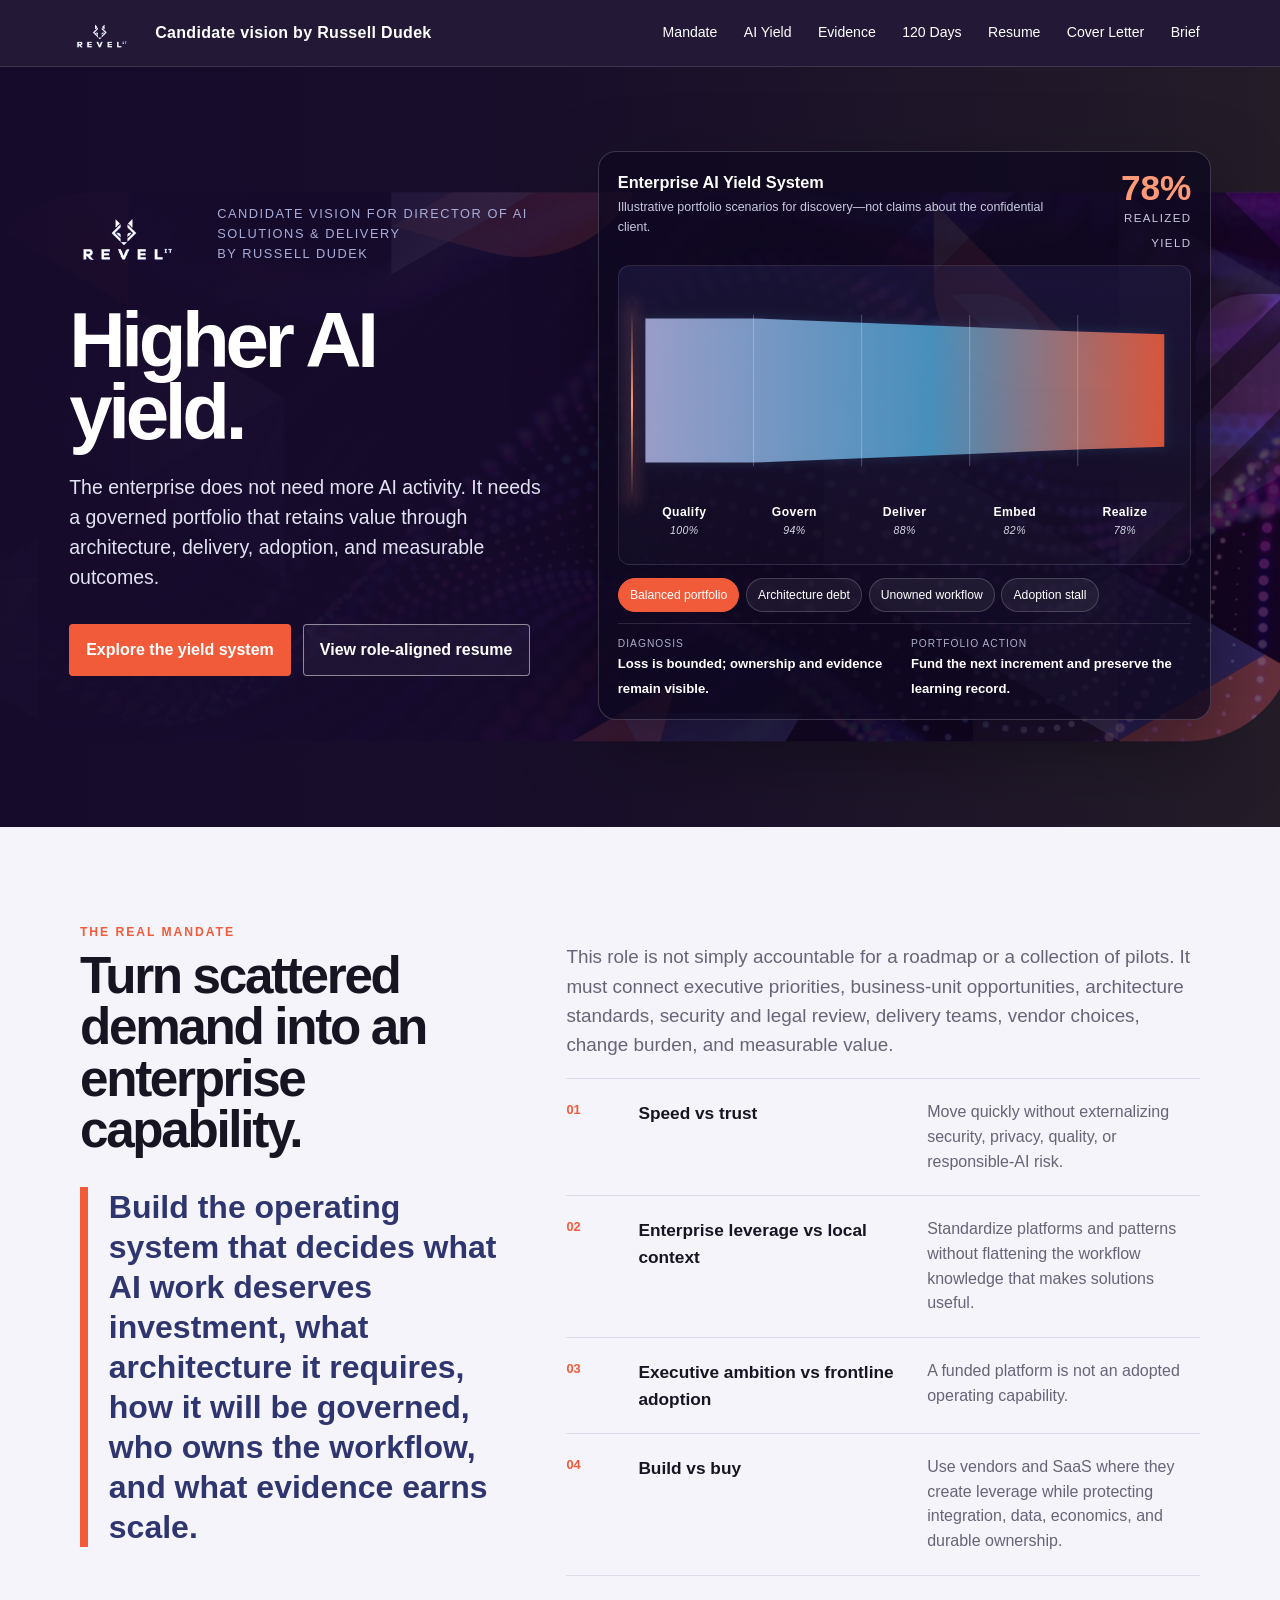
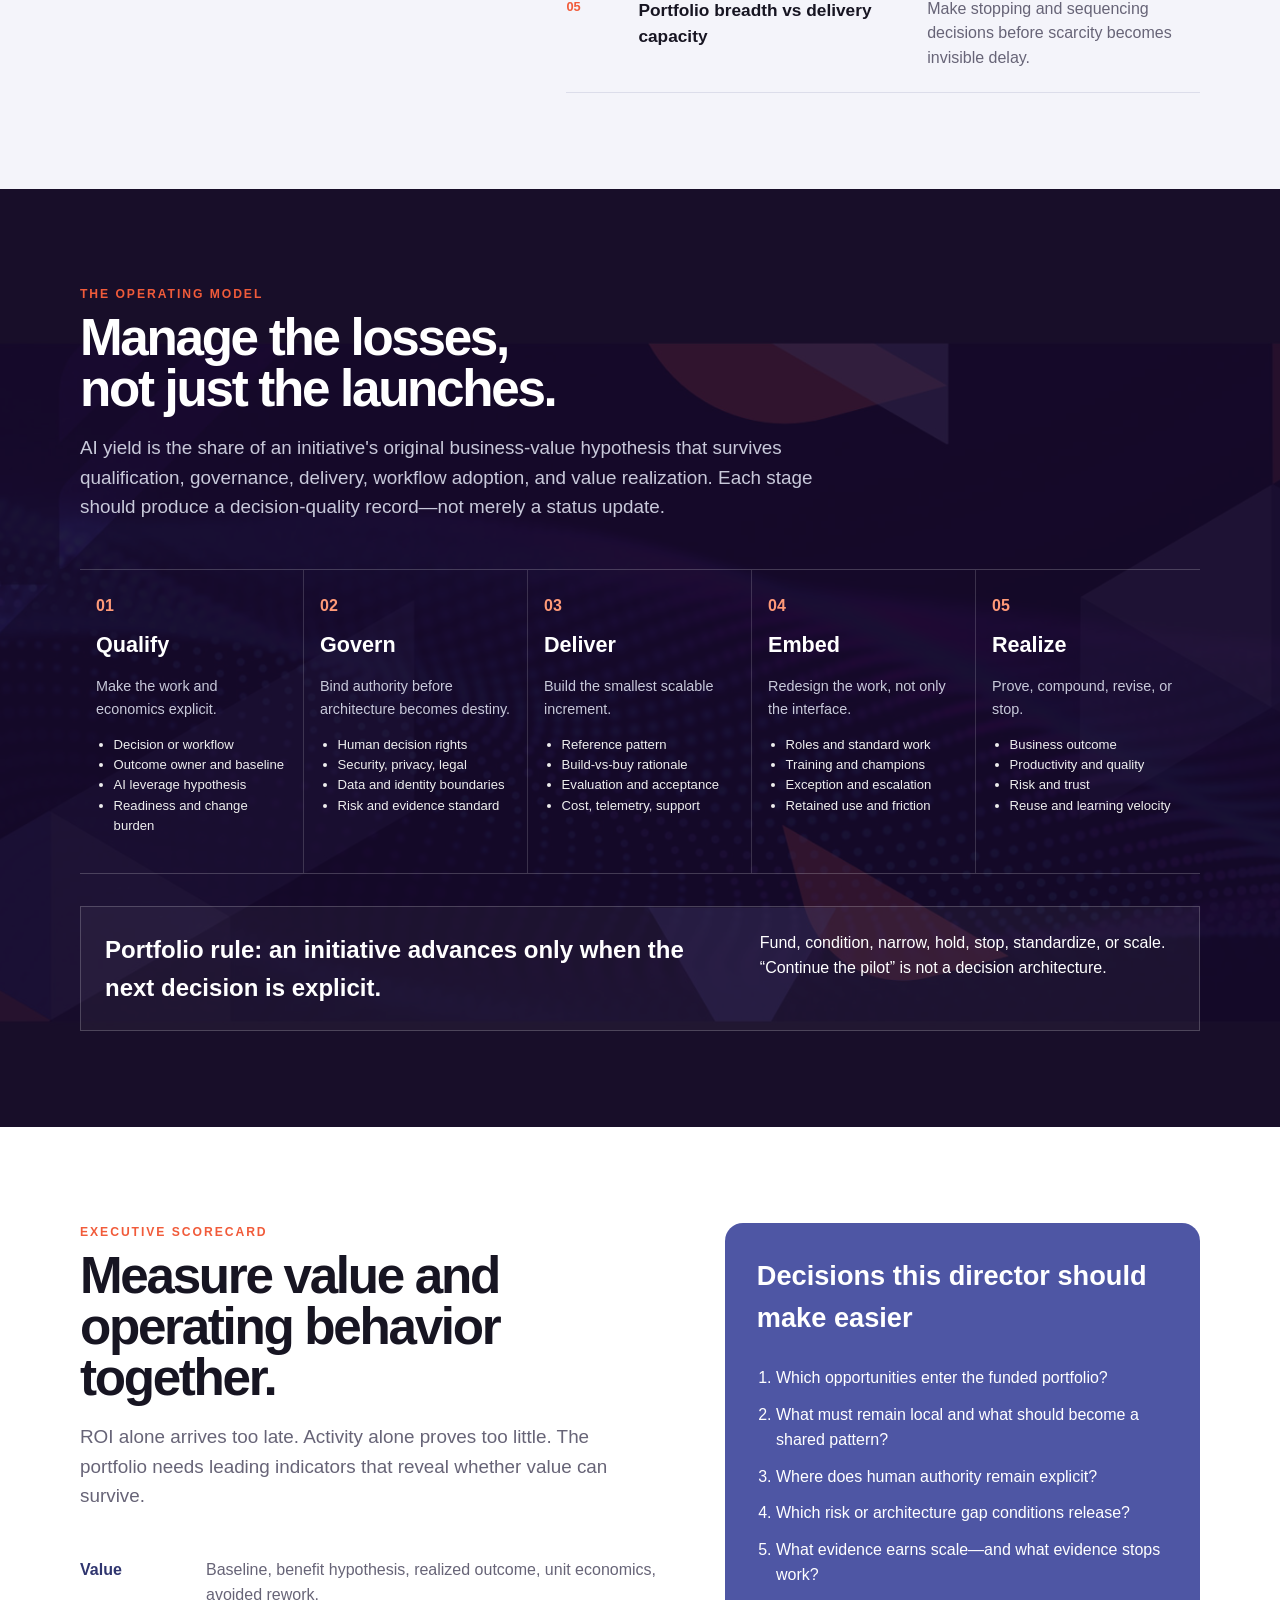
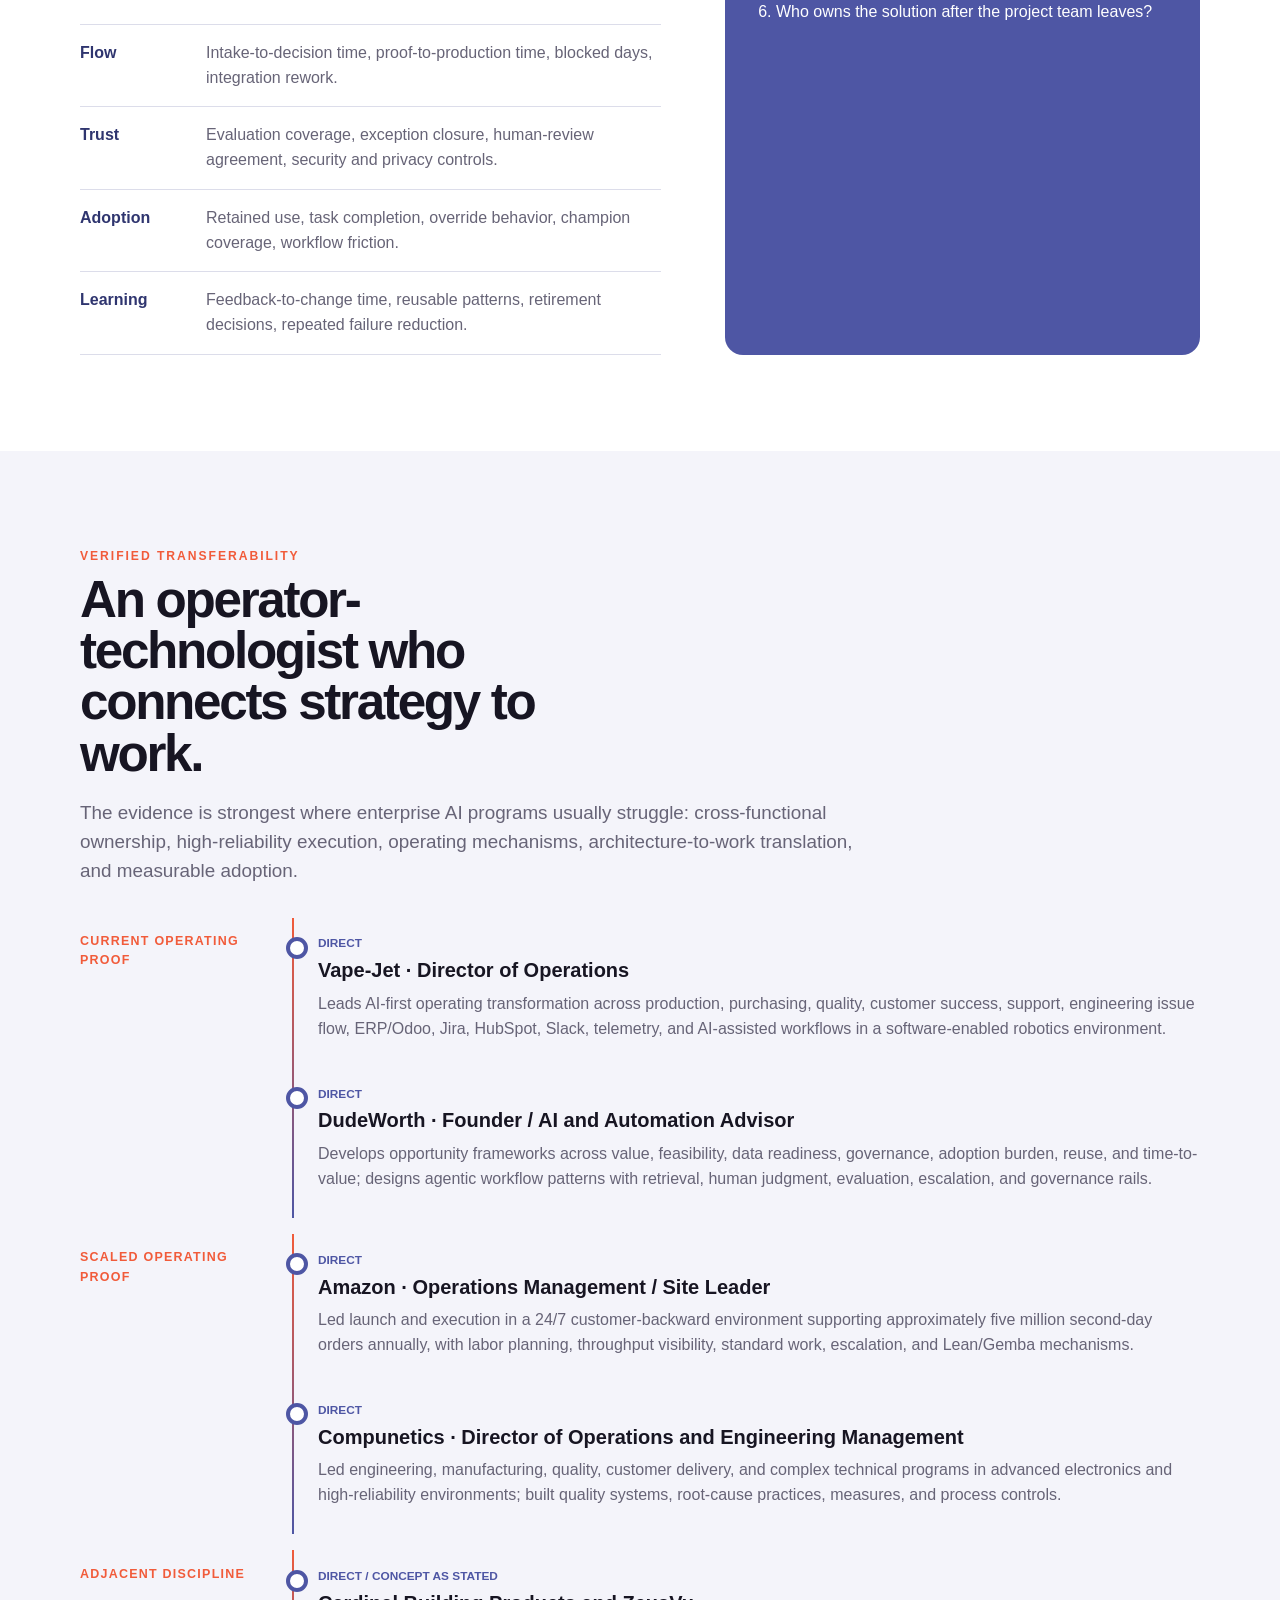
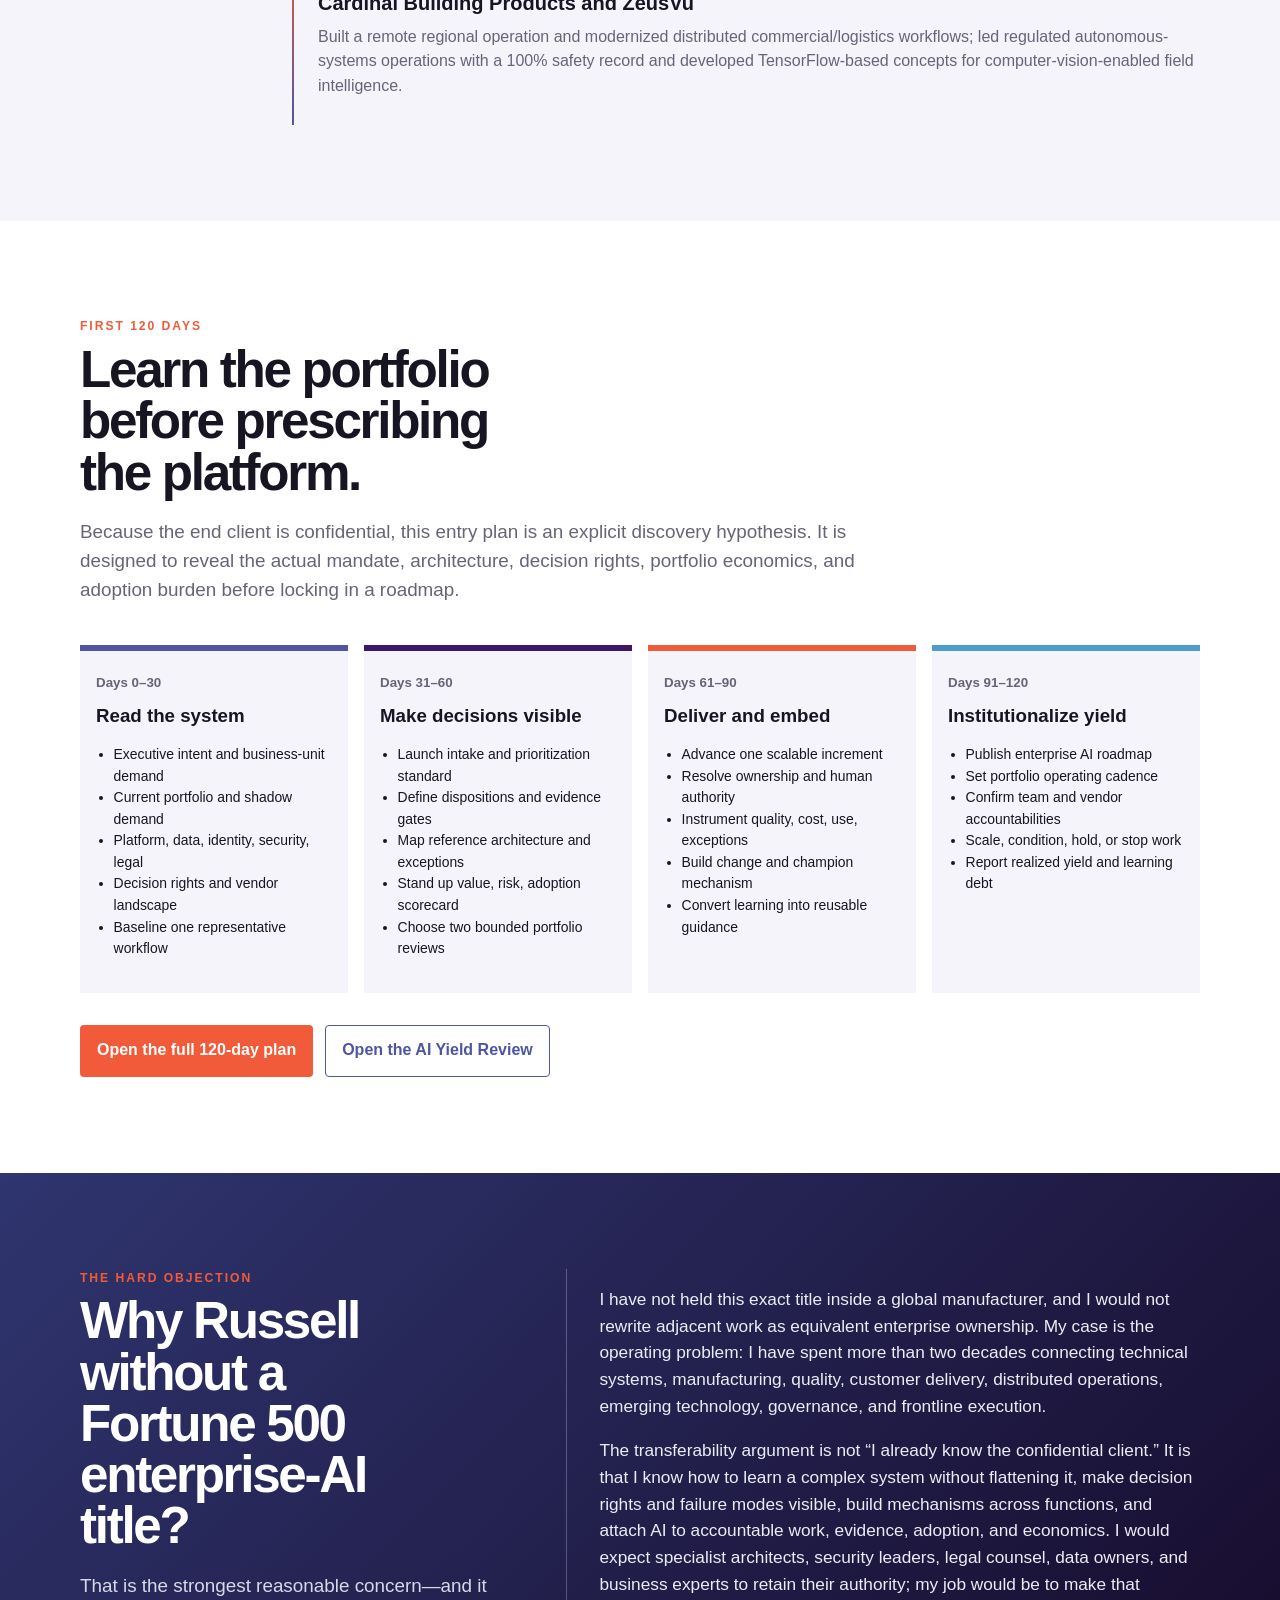
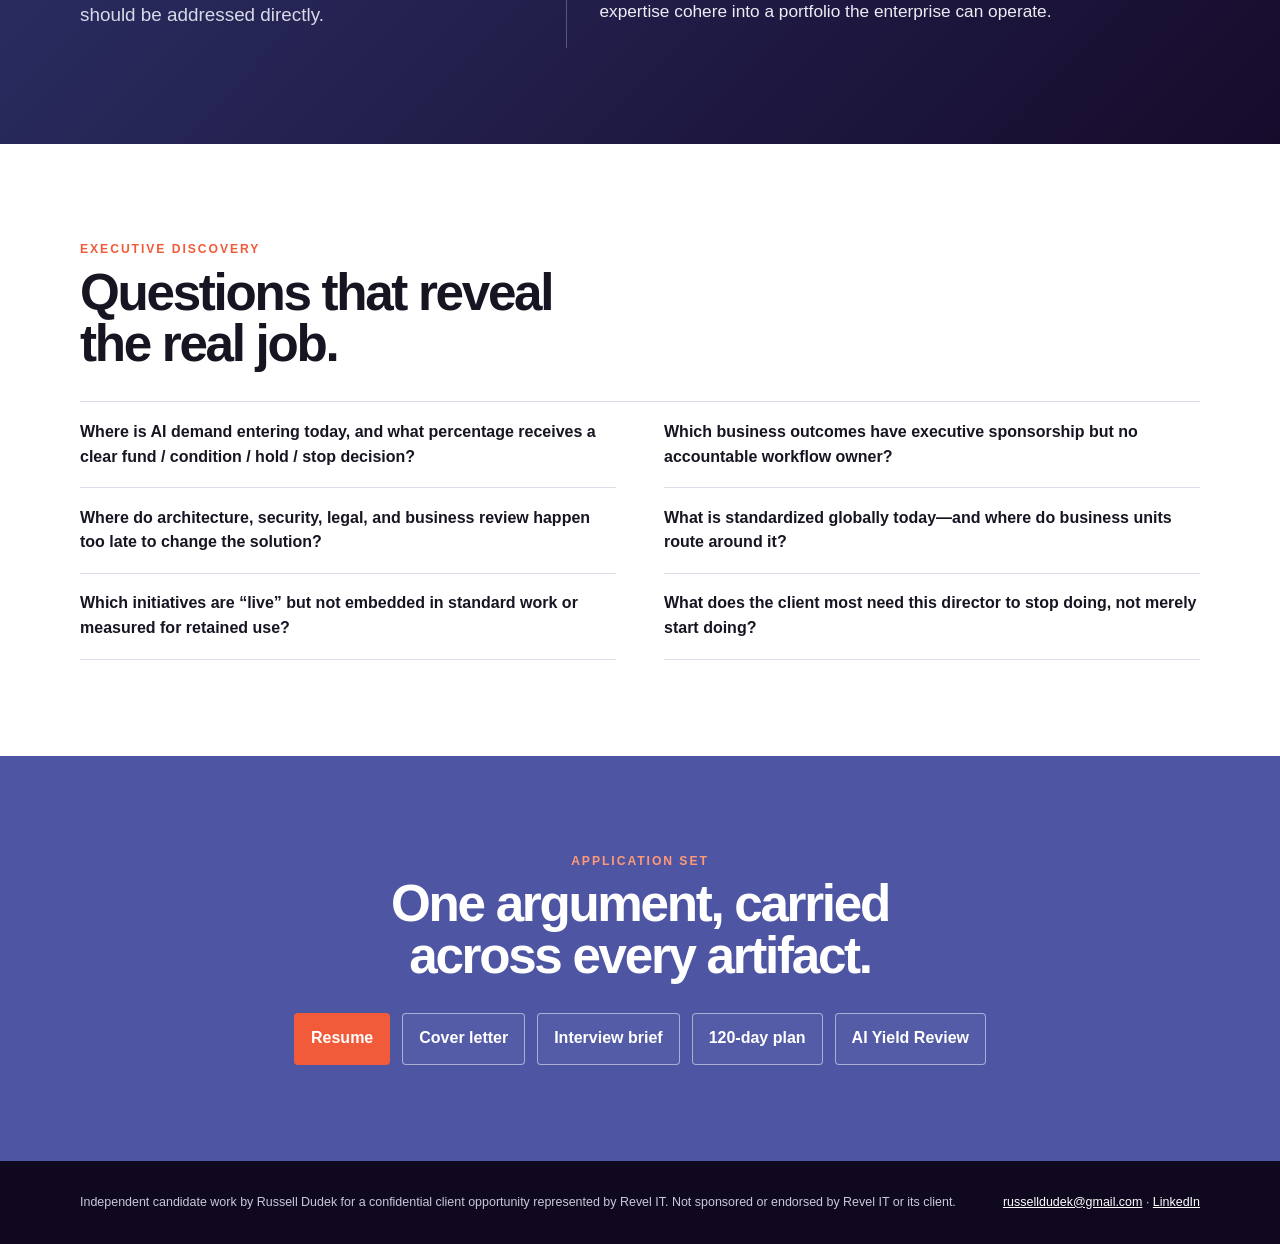
==== index.html @ dbd4c38c "Publish Revel IT candidate campaign" ====
<!doctype html><html lang="en"><head><meta charset="utf-8"><meta name="viewport" content="width=device-width,initial-scale=1"><title>Director of AI Solutions & Delivery | Russell Dudek</title><meta name="description" content="Independent candidate vision for Revel IT's confidential Director of AI Solutions & Delivery opportunity."><link rel="stylesheet" href="styles.css"></head><body><a class="skip" href="#main">Skip to content</a><header class="site-nav"><div class="nav-inner"><a class="candidate-mark" href="./"><img src="assets/brand/revel-logo-white-transparent.png" alt="Revel IT"><span>Candidate vision by Russell Dudek</span></a><nav class="nav-links" aria-label="Primary"><a href="#mandate">Mandate</a><a href="#system">AI Yield</a><a href="#evidence">Evidence</a><a href="#entry">120 Days</a><a href="resume.html">Resume</a><a href="cover-letter.html">Cover Letter</a><a href="interview-brief.html">Brief</a></nav></div></header><main id="main">
<section class="hero"><div class="hero-bg"></div><div class="hero-grid"><div><div class="employer-lockup"><img src="assets/brand/revel-logo-white-transparent.png" alt="Revel IT"><span>Candidate vision for Director of AI Solutions & Delivery<br>by Russell Dudek</span></div><h1>Higher AI yield.</h1><p class="dek">The enterprise does not need more AI activity. It needs a governed portfolio that retains value through architecture, delivery, adoption, and measurable outcomes.</p><div class="hero-actions"><a class="btn btn-primary" href="#system">Explore the yield system</a><a class="btn btn-secondary" href="resume.html">View role-aligned resume</a></div></div>
<div class="yield-console" aria-labelledby="yield-title"><div class="console-top"><div><h2 id="yield-title">Enterprise AI Yield System</h2><p>Illustrative portfolio scenarios for discovery—not claims about the confidential client.</p></div><div class="yield-number"><strong id="yield-number">78%</strong><span>realized yield</span></div></div><div class="yield-visual"><svg class="yield-svg" viewBox="0 0 760 250" role="img" aria-labelledby="yield-svg-title yield-svg-desc"><title id="yield-svg-title">AI portfolio yield from demand to realized value</title><desc id="yield-svg-desc">A material band narrows across five stages as value is lost. Scenario controls change the losses and recommended action.</desc><defs><linearGradient id="yieldFill" x1="0" x2="1"><stop offset="0" stop-color="#a9add9"/><stop offset=".55" stop-color="#4d9dcc"/><stop offset="1" stop-color="#f15b3a"/></linearGradient><filter id="soft"><feGaussianBlur stdDeviation="9"/></filter></defs><polygon id="yield-glow" points="20,25 170,35 320,45 470,55 620,65 740,72 740,178 620,185 470,195 320,205 170,215 20,225" fill="#4d9dcc" opacity=".18" filter="url(#soft)"/><polygon id="yield-band" points="20,25 170,35 320,45 470,55 620,65 740,72 740,178 620,185 470,195 320,205 170,215 20,225" fill="url(#yieldFill)" opacity=".88"/><g id="yield-lines" stroke="rgba(255,255,255,.35)"><line x1="170" y1="20" x2="170" y2="230"/><line x1="320" y1="20" x2="320" y2="230"/><line x1="470" y1="20" x2="470" y2="230"/><line x1="620" y1="20" x2="620" y2="230"/></g></svg><div class="scan" aria-hidden="true"></div><div class="stage-labels"><span><b>Qualify</b><i id="s0">100%</i></span><span><b>Govern</b><i id="s1">94%</i></span><span><b>Deliver</b><i id="s2">88%</i></span><span><b>Embed</b><i id="s3">82%</i></span><span><b>Realize</b><i id="s4">78%</i></span></div></div><div class="scenario-tabs" role="tablist" aria-label="Portfolio scenarios"><button role="tab" id="tab-balanced" aria-controls="scenario-panel" aria-selected="true" data-scenario="balanced">Balanced portfolio</button><button role="tab" id="tab-architecture" aria-controls="scenario-panel" aria-selected="false" data-scenario="architecture">Architecture debt</button><button role="tab" id="tab-ownership" aria-controls="scenario-panel" aria-selected="false" data-scenario="ownership">Unowned workflow</button><button role="tab" id="tab-adoption" aria-controls="scenario-panel" aria-selected="false" data-scenario="adoption">Adoption stall</button></div><div class="scenario-readout" id="scenario-panel" role="tabpanel" aria-labelledby="tab-balanced"><div class="readout-block"><span>Diagnosis</span><strong id="diagnosis">Loss is bounded; ownership and evidence remain visible.</strong></div><div class="readout-block"><span>Portfolio action</span><strong id="portfolio-action">Fund the next increment and preserve the learning record.</strong></div></div></div></div></section>
<section class="section mandate" id="mandate"><div class="section-inner mandate-layout"><div><div class="section-kicker">The real mandate</div><h2>Turn scattered demand into an enterprise capability.</h2><p class="mandate-statement">Build the operating system that decides what AI work deserves investment, what architecture it requires, how it will be governed, who owns the workflow, and what evidence earns scale.</p></div><div><p class="lead">This role is not simply accountable for a roadmap or a collection of pilots. It must connect executive priorities, business-unit opportunities, architecture standards, security and legal review, delivery teams, vendor choices, change burden, and measurable value.</p><div class="tension-list"><div class="tension"><div class="num">01</div><h3>Speed vs trust</h3><p>Move quickly without externalizing security, privacy, quality, or responsible-AI risk.</p></div><div class="tension"><div class="num">02</div><h3>Enterprise leverage vs local context</h3><p>Standardize platforms and patterns without flattening the workflow knowledge that makes solutions useful.</p></div><div class="tension"><div class="num">03</div><h3>Executive ambition vs frontline adoption</h3><p>A funded platform is not an adopted operating capability.</p></div><div class="tension"><div class="num">04</div><h3>Build vs buy</h3><p>Use vendors and SaaS where they create leverage while protecting integration, data, economics, and durable ownership.</p></div><div class="tension"><div class="num">05</div><h3>Portfolio breadth vs delivery capacity</h3><p>Make stopping and sequencing decisions before scarcity becomes invisible delay.</p></div></div></div></div></section>
<section class="section yield-system" id="system"><div class="section-inner"><div class="section-kicker">The operating model</div><h2>Manage the losses, not just the launches.</h2><p class="lead">AI yield is the share of an initiative's original business-value hypothesis that survives qualification, governance, delivery, workflow adoption, and value realization. Each stage should produce a decision-quality record—not merely a status update.</p><div class="system-grid"><article class="system-step"><span class="step-no">01</span><h3>Qualify</h3><p>Make the work and economics explicit.</p><ul><li>Decision or workflow</li><li>Outcome owner and baseline</li><li>AI leverage hypothesis</li><li>Readiness and change burden</li></ul></article><article class="system-step"><span class="step-no">02</span><h3>Govern</h3><p>Bind authority before architecture becomes destiny.</p><ul><li>Human decision rights</li><li>Security, privacy, legal</li><li>Data and identity boundaries</li><li>Risk and evidence standard</li></ul></article><article class="system-step"><span class="step-no">03</span><h3>Deliver</h3><p>Build the smallest scalable increment.</p><ul><li>Reference pattern</li><li>Build-vs-buy rationale</li><li>Evaluation and acceptance</li><li>Cost, telemetry, support</li></ul></article><article class="system-step"><span class="step-no">04</span><h3>Embed</h3><p>Redesign the work, not only the interface.</p><ul><li>Roles and standard work</li><li>Training and champions</li><li>Exception and escalation</li><li>Retained use and friction</li></ul></article><article class="system-step"><span class="step-no">05</span><h3>Realize</h3><p>Prove, compound, revise, or stop.</p><ul><li>Business outcome</li><li>Productivity and quality</li><li>Risk and trust</li><li>Reuse and learning velocity</li></ul></article></div><div class="system-rule"><strong>Portfolio rule: an initiative advances only when the next decision is explicit.</strong><span>Fund, condition, narrow, hold, stop, standardize, or scale. “Continue the pilot” is not a decision architecture.</span></div></div></section>
<section class="section" id="scorecard"><div class="section-inner scorecard"><div><div class="section-kicker">Executive scorecard</div><h2>Measure value and operating behavior together.</h2><p class="lead">ROI alone arrives too late. Activity alone proves too little. The portfolio needs leading indicators that reveal whether value can survive.</p><div class="score-rows"><div class="score-row"><b>Value</b><span>Baseline, benefit hypothesis, realized outcome, unit economics, avoided rework.</span></div><div class="score-row"><b>Flow</b><span>Intake-to-decision time, proof-to-production time, blocked days, integration rework.</span></div><div class="score-row"><b>Trust</b><span>Evaluation coverage, exception closure, human-review agreement, security and privacy controls.</span></div><div class="score-row"><b>Adoption</b><span>Retained use, task completion, override behavior, champion coverage, workflow friction.</span></div><div class="score-row"><b>Learning</b><span>Feedback-to-change time, reusable patterns, retirement decisions, repeated failure reduction.</span></div></div></div><aside class="decision-panel"><h3>Decisions this director should make easier</h3><ol><li>Which opportunities enter the funded portfolio?</li><li>What must remain local and what should become a shared pattern?</li><li>Where does human authority remain explicit?</li><li>Which risk or architecture gap conditions release?</li><li>What evidence earns scale—and what evidence stops work?</li><li>Who owns the solution after the project team leaves?</li></ol></aside></div></section>
<section class="section proof" id="evidence"><div class="section-inner"><div class="section-kicker">Verified transferability</div><h2>An operator-technologist who connects strategy to work.</h2><p class="lead">The evidence is strongest where enterprise AI programs usually struggle: cross-functional ownership, high-reliability execution, operating mechanisms, architecture-to-work translation, and measurable adoption.</p><div class="proof-map"><div class="proof-label">Current operating proof</div><div class="proof-track"><article class="proof-item"><span class="claim">Direct</span><h3>Vape-Jet · Director of Operations</h3><p>Leads AI-first operating transformation across production, purchasing, quality, customer success, support, engineering issue flow, ERP/Odoo, Jira, HubSpot, Slack, telemetry, and AI-assisted workflows in a software-enabled robotics environment.</p></article><article class="proof-item"><span class="claim">Direct</span><h3>DudeWorth · Founder / AI and Automation Advisor</h3><p>Develops opportunity frameworks across value, feasibility, data readiness, governance, adoption burden, reuse, and time-to-value; designs agentic workflow patterns with retrieval, human judgment, evaluation, escalation, and governance rails.</p></article></div><div class="proof-label">Scaled operating proof</div><div class="proof-track"><article class="proof-item"><span class="claim">Direct</span><h3>Amazon · Operations Management / Site Leader</h3><p>Led launch and execution in a 24/7 customer-backward environment supporting approximately five million second-day orders annually, with labor planning, throughput visibility, standard work, escalation, and Lean/Gemba mechanisms.</p></article><article class="proof-item"><span class="claim">Direct</span><h3>Compunetics · Director of Operations and Engineering Management</h3><p>Led engineering, manufacturing, quality, customer delivery, and complex technical programs in advanced electronics and high-reliability environments; built quality systems, root-cause practices, measures, and process controls.</p></article></div><div class="proof-label">Adjacent discipline</div><div class="proof-track"><article class="proof-item"><span class="claim">Direct / concept as stated</span><h3>Cardinal Building Products and ZeusVu</h3><p>Built a remote regional operation and modernized distributed commercial/logistics workflows; led regulated autonomous-systems operations with a 100% safety record and developed TensorFlow-based concepts for computer-vision-enabled field intelligence.</p></article></div></div></div></section>
<section class="section entry" id="entry"><div class="section-inner"><div class="section-kicker">First 120 days</div><h2>Learn the portfolio before prescribing the platform.</h2><p class="lead">Because the end client is confidential, this entry plan is an explicit discovery hypothesis. It is designed to reveal the actual mandate, architecture, decision rights, portfolio economics, and adoption burden before locking in a roadmap.</p><div class="entry-grid"><article class="entry-phase"><small>Days 0–30</small><h3>Read the system</h3><ul><li>Executive intent and business-unit demand</li><li>Current portfolio and shadow demand</li><li>Platform, data, identity, security, legal</li><li>Decision rights and vendor landscape</li><li>Baseline one representative workflow</li></ul></article><article class="entry-phase"><small>Days 31–60</small><h3>Make decisions visible</h3><ul><li>Launch intake and prioritization standard</li><li>Define dispositions and evidence gates</li><li>Map reference architecture and exceptions</li><li>Stand up value, risk, adoption scorecard</li><li>Choose two bounded portfolio reviews</li></ul></article><article class="entry-phase"><small>Days 61–90</small><h3>Deliver and embed</h3><ul><li>Advance one scalable increment</li><li>Resolve ownership and human authority</li><li>Instrument quality, cost, use, exceptions</li><li>Build change and champion mechanism</li><li>Convert learning into reusable guidance</li></ul></article><article class="entry-phase"><small>Days 91–120</small><h3>Institutionalize yield</h3><ul><li>Publish enterprise AI roadmap</li><li>Set portfolio operating cadence</li><li>Confirm team and vendor accountabilities</li><li>Scale, condition, hold, or stop work</li><li>Report realized yield and learning debt</li></ul></article></div><div class="hero-actions"><a class="btn btn-primary" href="120-day-plan.html">Open the full 120-day plan</a><a class="btn" style="border-color:var(--revel-indigo);color:var(--revel-indigo)" href="ai-yield-review.html">Open the AI Yield Review</a></div></div></section>
<section class="section objection" id="objection"><div class="section-inner objection-grid"><div><div class="section-kicker">The hard objection</div><h2>Why Russell without a Fortune 500 enterprise-AI title?</h2><p class="lead">That is the strongest reasonable concern—and it should be addressed directly.</p></div><div class="objection-answer"><p>I have not held this exact title inside a global manufacturer, and I would not rewrite adjacent work as equivalent enterprise ownership. My case is the operating problem: I have spent more than two decades connecting technical systems, manufacturing, quality, customer delivery, distributed operations, emerging technology, governance, and frontline execution.</p><p>The transferability argument is not “I already know the confidential client.” It is that I know how to learn a complex system without flattening it, make decision rights and failure modes visible, build mechanisms across functions, and attach AI to accountable work, evidence, adoption, and economics. I would expect specialist architects, security leaders, legal counsel, data owners, and business experts to retain their authority; my job would be to make that expertise cohere into a portfolio the enterprise can operate.</p></div></div></section>
<section class="section" id="questions"><div class="section-inner"><div class="section-kicker">Executive discovery</div><h2>Questions that reveal the real job.</h2><div class="questions-grid"><div class="question">Where is AI demand entering today, and what percentage receives a clear fund / condition / hold / stop decision?</div><div class="question">Which business outcomes have executive sponsorship but no accountable workflow owner?</div><div class="question">Where do architecture, security, legal, and business review happen too late to change the solution?</div><div class="question">What is standardized globally today—and where do business units route around it?</div><div class="question">Which initiatives are “live” but not embedded in standard work or measured for retained use?</div><div class="question">What does the client most need this director to stop doing, not merely start doing?</div></div></div></section>
<section class="section cta"><div class="section-inner"><div class="section-kicker" style="color:var(--revel-peach)">Application set</div><h2>One argument, carried across every artifact.</h2><div class="hero-actions"><a class="btn btn-primary" href="resume.html">Resume</a><a class="btn btn-secondary" href="cover-letter.html">Cover letter</a><a class="btn btn-secondary" href="interview-brief.html">Interview brief</a><a class="btn btn-secondary" href="120-day-plan.html">120-day plan</a><a class="btn btn-secondary" href="ai-yield-review.html">AI Yield Review</a></div></div></section></main><footer class="site-footer"><div class="section-inner"><span>Independent candidate work by Russell Dudek for a confidential client opportunity represented by Revel IT. Not sponsored or endorsed by Revel IT or its client.</span><span><a href="mailto:russelldudek@gmail.com">russelldudek@gmail.com</a> · <a href="https://www.linkedin.com/in/russelldudek">LinkedIn</a></span></div></footer><script src="app.js"></script></body></html>
---- styles.css ----
@import url('./brand-tokens.css');
*{box-sizing:border-box}html{scroll-behavior:smooth}body{margin:0;font-family:Lato,"Noto Sans",sans-serif;color:var(--ink);background:var(--paper);line-height:1.55}a{color:inherit}button,a{font:inherit}.skip{position:absolute;left:-9999px}.skip:focus{left:1rem;top:1rem;background:#fff;padding:.65rem 1rem;z-index:1000}.site-nav{position:sticky;top:0;z-index:20;background:rgba(22,11,43,.94);backdrop-filter:blur(14px);color:#fff;border-bottom:1px solid rgba(255,255,255,.12)}.nav-inner{max-width:1180px;margin:auto;display:flex;align-items:center;justify-content:space-between;padding:.7rem 1.2rem;gap:1rem}.candidate-mark{display:flex;align-items:center;gap:.75rem;text-decoration:none;font-weight:800;letter-spacing:.02em}.candidate-mark img{width:74px;height:auto}.nav-links{display:flex;gap:.25rem;overflow:auto}.nav-links a{white-space:nowrap;text-decoration:none;padding:.55rem .7rem;border-radius:4px;font-size:.88rem}.nav-links a:hover,.nav-links a:focus-visible{background:rgba(255,255,255,.12);outline:none}.hero{position:relative;min-height:760px;background:var(--revel-midnight);color:#fff;overflow:hidden}.hero-bg{position:absolute;inset:0;background-image:linear-gradient(90deg,rgba(22,11,43,.98) 0%,rgba(22,11,43,.86) 43%,rgba(22,11,43,.38) 100%),url('./assets/brand/revel-home-hero-1.jpg');background-size:cover;background-position:center;opacity:.95}.hero-grid{position:relative;max-width:1180px;margin:auto;padding:5.2rem 1.2rem 4.3rem;display:grid;grid-template-columns:minmax(0,.88fr) minmax(480px,1.12fr);gap:3rem;align-items:center}.employer-lockup{display:flex;align-items:center;gap:1rem;margin-bottom:2rem}.employer-lockup img{width:132px;height:auto}.employer-lockup span{font-size:.8rem;letter-spacing:.12em;text-transform:uppercase;color:var(--revel-lilac)}.hero h1{font-size:clamp(3.2rem,6.1vw,6.6rem);line-height:.92;letter-spacing:-.055em;margin:0 0 1.4rem;max-width:10ch}.hero .dek{font-size:1.22rem;max-width:39rem;color:#e2e3f3}.hero-actions{display:flex;gap:.75rem;flex-wrap:wrap;margin-top:2rem}.btn{display:inline-flex;align-items:center;justify-content:center;text-decoration:none;border:1px solid transparent;padding:.78rem 1rem;font-weight:800;border-radius:4px;cursor:pointer}.btn-primary{background:var(--revel-coral);color:#fff}.btn-secondary{border-color:rgba(255,255,255,.5);color:#fff;background:rgba(255,255,255,.04)}.btn:hover,.btn:focus-visible{transform:translateY(-1px);outline:3px solid rgba(255,154,120,.45);outline-offset:2px}.yield-console{background:rgba(15,8,31,.78);border:1px solid rgba(255,255,255,.18);box-shadow:0 30px 80px rgba(0,0,0,.35);padding:1.15rem;border-radius:18px}.console-top{display:flex;justify-content:space-between;gap:1rem;align-items:flex-start;margin-bottom:.65rem}.console-top h2{font-size:1.02rem;margin:0}.console-top p{font-size:.78rem;color:#c9c9df;margin:.2rem 0 0}.yield-number{text-align:right}.yield-number strong{display:block;font-size:2.2rem;line-height:1;color:var(--revel-peach)}.yield-number span{font-size:.72rem;letter-spacing:.12em;text-transform:uppercase;color:#c9c9df}.yield-visual{position:relative;background:linear-gradient(180deg,rgba(78,86,164,.15),rgba(255,255,255,.02));border:1px solid rgba(255,255,255,.1);border-radius:12px;padding:.75rem .75rem .4rem;min-height:300px}.yield-svg{width:100%;height:225px;display:block}.scan{position:absolute;top:35px;bottom:58px;width:2px;background:linear-gradient(180deg,transparent,var(--revel-peach),transparent);box-shadow:0 0 16px var(--revel-peach);animation:scan 5s linear infinite}.stage-labels{display:grid;grid-template-columns:repeat(5,1fr);gap:.2rem;font-size:.66rem;text-align:center;color:#d8d9ea;letter-spacing:.04em}.stage-labels span b{display:block;color:#fff;font-size:.76rem}.scenario-tabs{display:flex;gap:.4rem;overflow:auto;margin:.8rem 0 .7rem}.scenario-tabs button{color:#fff;background:rgba(255,255,255,.06);border:1px solid rgba(255,255,255,.18);border-radius:99px;padding:.42rem .7rem;white-space:nowrap;font-size:.76rem;cursor:pointer}.scenario-tabs button[aria-selected="true"]{background:var(--revel-coral);border-color:var(--revel-coral)}.scenario-tabs button:focus-visible{outline:3px solid var(--revel-peach);outline-offset:2px}.scenario-readout{display:grid;grid-template-columns:1fr 1fr;gap:.8rem;border-top:1px solid rgba(255,255,255,.12);padding-top:.7rem}.readout-block span{display:block;color:#abaecb;text-transform:uppercase;letter-spacing:.1em;font-size:.64rem}.readout-block strong{font-size:.82rem}.section{padding:6rem 1.2rem}.section-inner{max-width:1120px;margin:auto}.section-kicker{text-transform:uppercase;letter-spacing:.16em;font-size:.76rem;font-weight:900;color:var(--revel-coral)}.section h2{font-size:clamp(2.3rem,4vw,4.4rem);line-height:1;letter-spacing:-.045em;margin:.5rem 0 1.2rem;max-width:17ch}.lead{font-size:1.18rem;color:var(--muted);max-width:49rem}.mandate{background:var(--wash)}.mandate-layout{display:grid;grid-template-columns:.8fr 1.2fr;gap:4rem;align-items:start}.mandate-statement{font-size:2rem;line-height:1.25;font-weight:900;color:var(--revel-indigo-deep);border-left:8px solid var(--revel-coral);padding-left:1.3rem}.tension-list{border-top:1px solid var(--line)}.tension{display:grid;grid-template-columns:56px 1fr 1fr;gap:1rem;padding:1.3rem 0;border-bottom:1px solid var(--line);align-items:start}.tension .num{font-size:.8rem;color:var(--revel-coral);font-weight:900}.tension h3{font-size:1.08rem;margin:0}.tension p{margin:0;color:var(--muted)}.yield-system{background:var(--revel-midnight);color:#fff;position:relative;overflow:hidden}.yield-system:before{content:"";position:absolute;inset:0;background:url('./assets/brand/revel-home-hero-2.jpg') center/cover;opacity:.12}.yield-system .section-inner{position:relative}.yield-system .lead{color:#c8c9da}.system-grid{display:grid;grid-template-columns:repeat(5,1fr);margin-top:3rem;border-top:1px solid rgba(255,255,255,.2);border-bottom:1px solid rgba(255,255,255,.2)}.system-step{padding:1.5rem 1rem;min-height:260px;border-right:1px solid rgba(255,255,255,.16)}.system-step:last-child{border-right:0}.system-step .step-no{color:var(--revel-peach);font-weight:900}.system-step h3{font-size:1.35rem;margin:.55rem 0}.system-step p{font-size:.9rem;color:#c8c9da}.system-step ul{padding-left:1.1rem;font-size:.82rem;color:#eee}.system-rule{display:grid;grid-template-columns:1.2fr .8fr;gap:2rem;margin-top:2rem;padding:1.5rem;border:1px solid rgba(255,255,255,.2);background:rgba(255,255,255,.04)}.system-rule strong{font-size:1.5rem}.scorecard{display:grid;grid-template-columns:1.1fr .9fr;gap:4rem}.score-rows{margin-top:2rem}.score-row{display:grid;grid-template-columns:110px 1fr;gap:1rem;padding:1rem 0;border-bottom:1px solid var(--line)}.score-row b{color:var(--revel-indigo-deep)}.score-row span{color:var(--muted)}.decision-panel{background:var(--revel-indigo);color:#fff;padding:2rem;border-radius:18px;position:sticky;top:90px}.decision-panel h3{font-size:1.7rem;margin-top:0}.decision-panel ol{padding-left:1.2rem}.decision-panel li{margin:.75rem 0}.proof{background:var(--wash)}.proof-map{display:grid;grid-template-columns:190px 1fr;gap:1rem;margin-top:2rem}.proof-label{font-size:.78rem;text-transform:uppercase;letter-spacing:.1em;font-weight:900;color:var(--revel-coral);padding-top:.9rem}.proof-track{position:relative;padding-left:2rem}.proof-track:before{content:"";position:absolute;left:6px;top:0;bottom:0;width:2px;background:linear-gradient(var(--revel-coral),var(--revel-indigo))}.proof-item{position:relative;padding:.8rem 0 1.3rem}.proof-item:before{content:"";position:absolute;left:-2rem;top:1.2rem;width:14px;height:14px;border-radius:50%;background:#fff;border:4px solid var(--revel-indigo)}.proof-item h3{margin:0;font-size:1.25rem}.proof-item p{margin:.35rem 0;color:var(--muted)}.proof-item .claim{font-size:.74rem;font-weight:900;text-transform:uppercase;color:var(--revel-indigo)}.entry{background:#fff}.entry-grid{display:grid;grid-template-columns:repeat(4,1fr);gap:1rem;margin-top:2.5rem}.entry-phase{border-top:6px solid var(--revel-indigo);padding:1.2rem 1rem;background:var(--wash);min-height:280px}.entry-phase:nth-child(2){border-color:var(--revel-violet)}.entry-phase:nth-child(3){border-color:var(--revel-coral)}.entry-phase:nth-child(4){border-color:var(--revel-cyan)}.entry-phase small{font-weight:900;color:var(--muted)}.entry-phase h3{margin:.4rem 0}.entry-phase ul{padding-left:1.1rem;font-size:.87rem}.objection{background:linear-gradient(135deg,var(--revel-indigo-deep),var(--revel-midnight));color:#fff}.objection-grid{display:grid;grid-template-columns:.8fr 1.2fr;gap:4rem}.objection h2{max-width:13ch}.objection .lead{color:#d8d9e8}.objection-answer{border-left:1px solid rgba(255,255,255,.25);padding-left:2rem}.objection-answer p{font-size:1.08rem;color:#ececf5}.questions-grid{display:grid;grid-template-columns:1fr 1fr;gap:0 3rem;border-top:1px solid var(--line);margin-top:2rem}.question{padding:1.1rem 0;border-bottom:1px solid var(--line);font-weight:800}.cta{background:var(--revel-indigo);color:#fff;text-align:center}.cta h2{margin-left:auto;margin-right:auto;max-width:20ch}.cta .hero-actions{justify-content:center}.site-footer{background:#10081f;color:#c8c9d8;padding:2rem 1.2rem}.site-footer .section-inner{display:flex;justify-content:space-between;gap:1rem;flex-wrap:wrap;font-size:.78rem}.site-footer a{color:#fff}
/* documents */
.doc-body{background:#e8e8ef}.doc-toolbar{position:sticky;top:0;z-index:30;background:#151020;color:#fff}.doc-toolbar-inner{max-width:1100px;margin:auto;display:flex;align-items:center;justify-content:space-between;gap:1rem;padding:.65rem 1rem}.doc-actions{display:flex;gap:.45rem;overflow:auto}.doc-actions a,.doc-actions button{white-space:nowrap;text-decoration:none;border:1px solid rgba(255,255,255,.25);background:transparent;color:#fff;padding:.5rem .7rem;border-radius:4px;cursor:pointer;font-size:.82rem}.doc-actions .download{background:var(--revel-coral);border-color:var(--revel-coral)}.doc-stack{padding:1.4rem 0 3rem}.sheet{width:8.5in;min-height:11in;margin:0 auto 1.2rem;background:#fff;box-shadow:0 12px 34px rgba(20,18,35,.16);position:relative;padding:.5in .58in .48in;overflow:visible}.doc-header{display:grid;grid-template-columns:1fr auto;gap:1rem;border-bottom:3px solid var(--revel-indigo);padding-bottom:.18in;margin-bottom:.18in}.doc-name{font-size:25pt;font-weight:900;letter-spacing:-.04em;line-height:1}.doc-identity{font-size:9.2pt;font-weight:900;color:var(--revel-indigo-deep);text-transform:uppercase;letter-spacing:.065em;margin-top:.07in}.doc-contact{text-align:right;font-size:7.7pt;line-height:1.45}.doc-contact a{text-decoration:none}.doc-employer{display:flex;align-items:center;gap:.08in;margin-top:.04in}.doc-employer img{width:.65in}.doc-employer span{font-size:6.5pt;color:var(--muted);text-transform:uppercase;letter-spacing:.08em}.doc-section{margin:.13in 0}.doc-section h2{font-size:9.2pt;letter-spacing:.12em;text-transform:uppercase;color:var(--revel-indigo-deep);margin:0 0 .07in;padding-bottom:.035in;border-bottom:1px solid var(--line)}.profile{font-size:8.35pt;line-height:1.42;margin:0}.capabilities{display:grid;grid-template-columns:repeat(4,1fr);gap:.045in .08in}.capability{font-size:7.15pt;padding:.045in .06in;background:var(--wash);border-left:2px solid var(--revel-coral);font-weight:800}.experience{margin:.1in 0 .13in;break-inside:avoid}.exp-top{display:flex;justify-content:space-between;gap:.2in;align-items:baseline}.exp-top h3{font-size:9.3pt;margin:0}.exp-top .dates{font-size:7.5pt;color:var(--muted);white-space:nowrap}.exp-role{font-size:7.7pt;font-weight:900;color:var(--revel-indigo);margin:.015in 0}.experience ul{margin:.03in 0 0;padding-left:.16in}.experience li{font-size:7.65pt;line-height:1.3;margin:.022in 0}.two-col{display:grid;grid-template-columns:1fr 1fr;gap:.18in}.mini p,.mini li{font-size:7.45pt;line-height:1.33}.mini ul{margin:.03in 0;padding-left:.15in}.page-footer{position:absolute;left:.58in;right:.58in;bottom:.23in;display:flex;justify-content:space-between;border-top:1px solid var(--line);padding-top:.06in;font-size:6.5pt;color:var(--muted)}.doc-title{font-size:23pt;line-height:1.02;letter-spacing:-.04em;margin:.05in 0 .08in}.doc-subtitle{font-size:9pt;color:var(--muted);margin:0 0 .16in}.letter-body{font-size:9.25pt;line-height:1.52}.letter-body p{margin:.1in 0}.letter-date{font-size:8.5pt;color:var(--muted);margin-bottom:.16in}.letter-recipient{font-size:9pt;margin-bottom:.18in}.letter-sign{margin-top:.14in;font-weight:900}.brief-hero{background:linear-gradient(135deg,var(--revel-midnight),var(--revel-indigo));color:#fff;padding:.22in;margin:-.08in -.12in .16in}.brief-hero h1{font-size:24pt;line-height:1;margin:0}.brief-hero p{font-size:8.3pt;color:#dedff0;margin:.07in 0 0}.brief-grid{display:grid;grid-template-columns:1fr 1fr;gap:.14in}.brief-block{padding:.1in;border:1px solid var(--line);break-inside:avoid}.brief-block h3{font-size:9pt;margin:0 0 .04in;color:var(--revel-indigo-deep)}.brief-block p,.brief-block li{font-size:7.8pt;line-height:1.35}.brief-block ul{padding-left:.15in;margin:.04in 0}.callout{border-left:5px solid var(--revel-coral);background:var(--wash);padding:.12in .14in;font-size:8.2pt;line-height:1.4}.doc-table{width:100%;border-collapse:collapse;font-size:7.2pt}.doc-table th,.doc-table td{border:1px solid var(--line);padding:.055in;vertical-align:top}.doc-table th{background:var(--revel-indigo-deep);color:#fff;text-align:left}.phase-band{display:grid;grid-template-columns:.22fr .78fr;gap:.12in;margin:.11in 0;break-inside:avoid}.phase-number{background:var(--revel-indigo);color:#fff;display:flex;align-items:center;justify-content:center;font-weight:900;font-size:16pt}.phase-content{border:1px solid var(--line);padding:.1in}.phase-content h3{font-size:10pt;margin:0}.phase-content p,.phase-content li{font-size:7.6pt;line-height:1.35}.phase-content ul{padding-left:.16in;margin:.04in 0}.worksheet-grid{display:grid;grid-template-columns:repeat(2,1fr);gap:.12in}.field{border:1px solid var(--line);min-height:1.05in;padding:.09in;break-inside:avoid}.field h3{font-size:8.3pt;text-transform:uppercase;letter-spacing:.08em;color:var(--revel-indigo-deep);margin:0 0 .04in}.field p{font-size:7.2pt;color:var(--muted);margin:0}.decision-strip{display:grid;grid-template-columns:repeat(4,1fr);gap:.08in;margin-top:.12in}.decision{padding:.08in;text-align:center;border:1px solid var(--line);font-size:7.4pt;font-weight:900}.decision.scale{background:#dbe9e4}.decision.condition{background:#f5e6d9}.decision.hold{background:#eadce0}.decision.stop{background:#e3e3ea}

.mechanism-grid{display:grid;grid-template-columns:1fr 1fr;gap:.08in .12in}.mechanism-grid>div{border:1px solid var(--line);border-left:3px solid var(--revel-coral);padding:.075in .085in;break-inside:avoid}.mechanism-grid strong{display:block;font-size:7.65pt;color:var(--revel-indigo-deep);margin-bottom:.015in}.mechanism-grid span{display:block;font-size:7.05pt;line-height:1.28;color:var(--muted)}.compact-callout{padding:.08in .12in;font-size:7.6pt}.executive-state td:first-child{font-weight:800;color:var(--revel-indigo-deep)}
@keyframes scan{from{left:3%}to{left:96%}}
@media(max-width:980px){.hero-grid{grid-template-columns:1fr;padding-top:3.5rem}.yield-console{max-width:680px}.mandate-layout,.scorecard,.objection-grid{grid-template-columns:1fr;gap:2rem}.system-grid{grid-template-columns:1fr 1fr}.system-step{border-bottom:1px solid rgba(255,255,255,.16)}.entry-grid{grid-template-columns:1fr 1fr}.decision-panel{position:static}.proof-map{grid-template-columns:1fr}.proof-label{padding-top:0}}
@media(max-width:720px){.nav-inner{align-items:flex-start;flex-direction:column}.nav-links{width:100%}.hero{min-height:auto}.hero-grid{padding-top:2.5rem;gap:2rem}.hero h1{font-size:3.4rem}.employer-lockup{margin-bottom:1.2rem}.yield-console{padding:.75rem}.yield-visual{min-height:260px}.yield-svg{height:190px}.scenario-readout{grid-template-columns:1fr}.section{padding:4rem 1rem}.section h2{font-size:2.55rem}.tension{grid-template-columns:36px 1fr}.tension p{grid-column:2}.system-grid,.entry-grid,.questions-grid{grid-template-columns:1fr}.system-rule{grid-template-columns:1fr}.score-row{grid-template-columns:85px 1fr}.site-footer .section-inner{display:block}.doc-toolbar-inner{display:block}.doc-actions{margin-top:.5rem}.doc-stack{padding:.5rem}.sheet{width:100%;min-height:0;margin:0 0 .7rem;padding:1.2rem;box-shadow:none}.doc-header{grid-template-columns:1fr}.doc-contact{text-align:left;font-size:.78rem}.doc-name{font-size:2rem}.doc-identity{font-size:.72rem}.profile,.experience li,.mini p,.mini li,.letter-body,.brief-block p,.brief-block li,.phase-content p,.phase-content li,.doc-table,.field p{font-size:.84rem}.capabilities{grid-template-columns:1fr 1fr}.two-col,.brief-grid,.worksheet-grid{grid-template-columns:1fr}.page-footer{position:static;margin-top:1rem}.doc-table{display:block;overflow:auto}.doc-table thead,.doc-table tbody{min-width:620px}}
@media(prefers-reduced-motion:reduce){html{scroll-behavior:auto}.scan{animation:none;left:50%}.btn{transition:none}}
@page{size:Letter;margin:0}
@media print{body,.doc-body{background:#fff}.site-nav,.doc-toolbar,.screen-only{display:none!important}.doc-stack{padding:0}.sheet{width:8.5in;height:11in;min-height:11in;margin:0;box-shadow:none;padding:.5in .58in .48in;overflow:hidden;break-after:page}.sheet:last-child{break-after:auto}.page-footer{position:absolute}.doc-header{grid-template-columns:1fr auto}.doc-contact{text-align:right}.doc-table{display:table}.profile{font-size:8.35pt}.experience li{font-size:7.65pt}.letter-body{font-size:9.25pt}.brief-block p,.brief-block li{font-size:7.8pt}.phase-content p,.phase-content li{font-size:7.6pt}.field p{font-size:7.2pt}a{text-decoration:none}}
@media(max-width:840px) and (min-width:721px){
  .doc-stack{padding:.7rem}.sheet{width:100%;min-height:0;margin:0 0 .8rem;padding:1.35rem;box-shadow:none}.doc-header{grid-template-columns:1fr}.doc-contact{text-align:left;font-size:.76rem}.doc-name{font-size:2rem}.doc-identity{font-size:.72rem}.profile,.experience li,.mini p,.mini li,.letter-body,.brief-block p,.brief-block li,.phase-content p,.phase-content li,.doc-table,.field p{font-size:.8rem}.capabilities{grid-template-columns:1fr 1fr}.two-col,.brief-grid,.worksheet-grid{grid-template-columns:1fr}.page-footer{position:static;margin-top:1rem}.doc-table{display:block;max-width:100%;overflow:auto}.doc-table thead,.doc-table tbody{min-width:620px}.mechanism-grid{grid-template-columns:1fr 1fr}
}
@media(max-width:720px){
  .hero-grid,.hero-grid>*{min-width:0;max-width:100%}.employer-lockup{align-items:flex-start}.employer-lockup span,.hero .dek{min-width:0;overflow-wrap:anywhere}.hero-actions{max-width:100%}.hero-actions .btn{max-width:100%;white-space:normal}.yield-console{width:100%;min-width:0;max-width:100%}.yield-visual{overflow:hidden}.stage-labels span{min-width:0;overflow-wrap:anywhere}.scenario-tabs{max-width:100%}
}
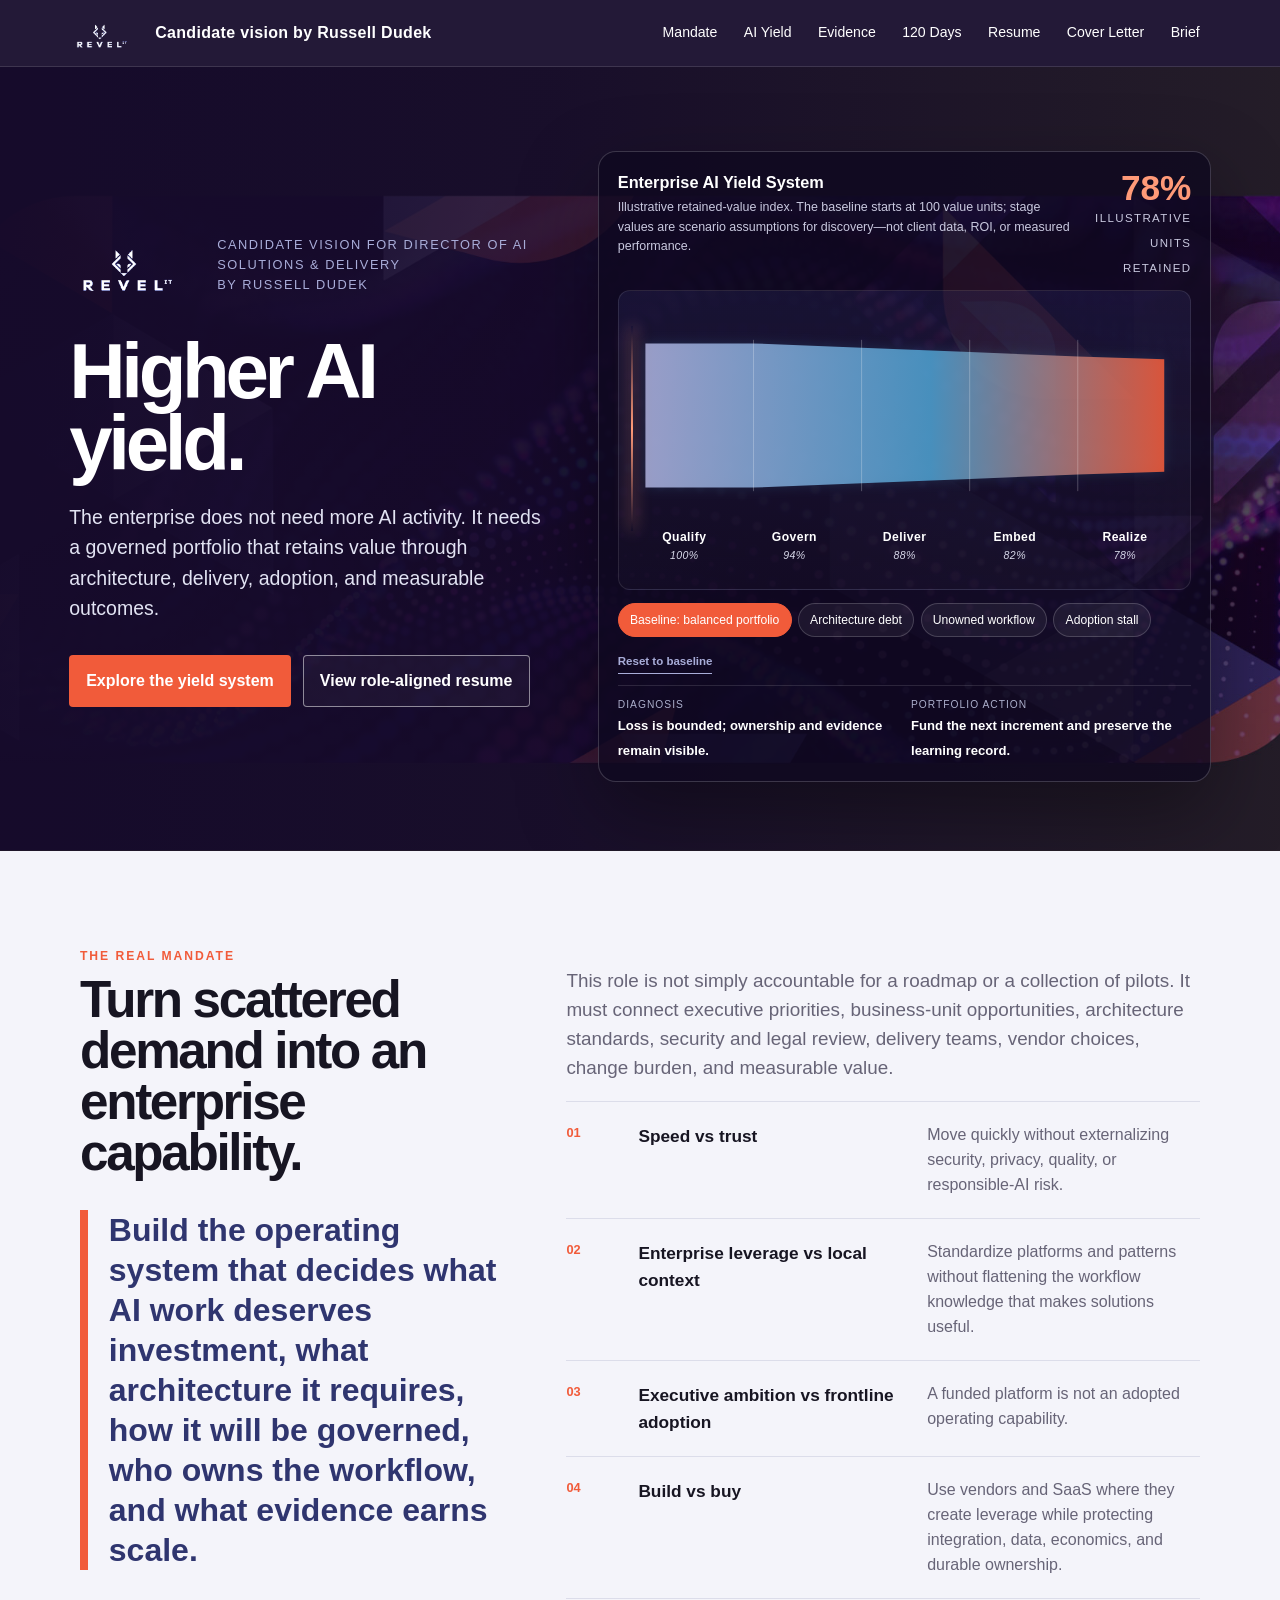
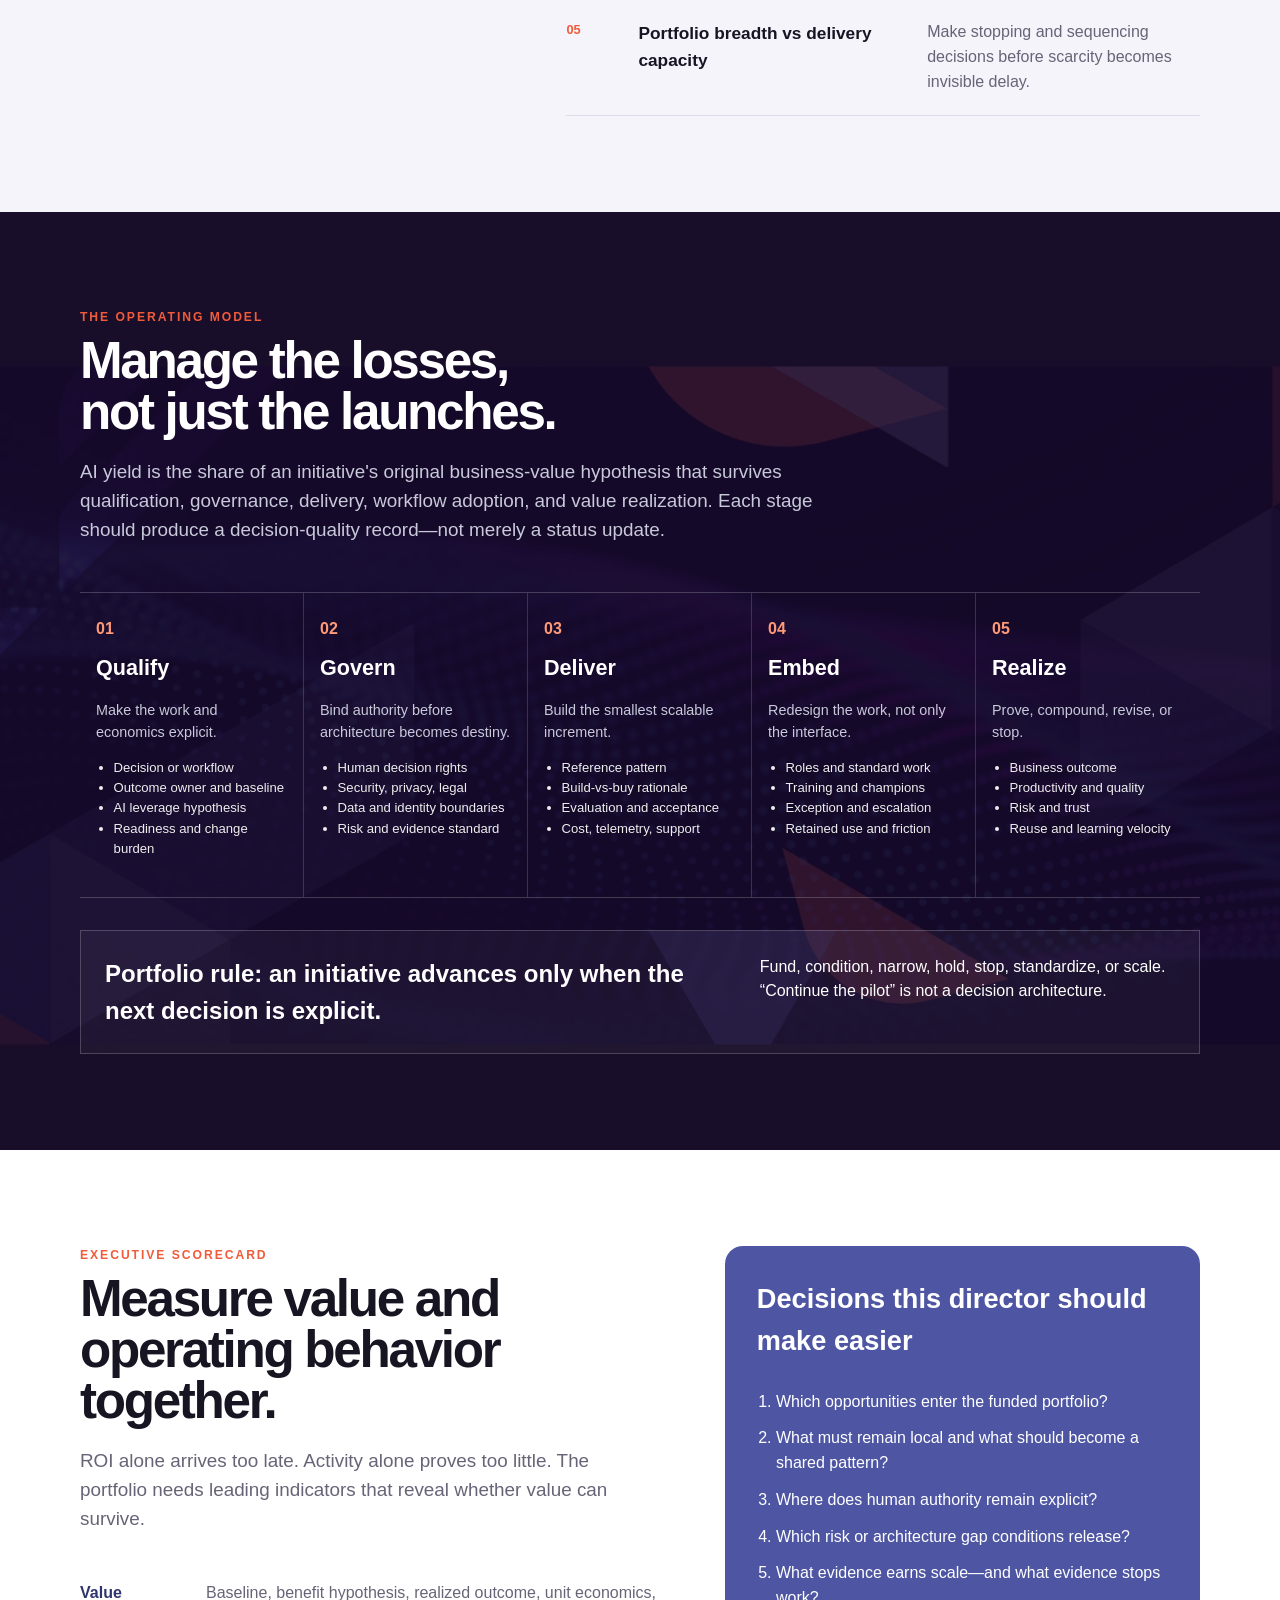
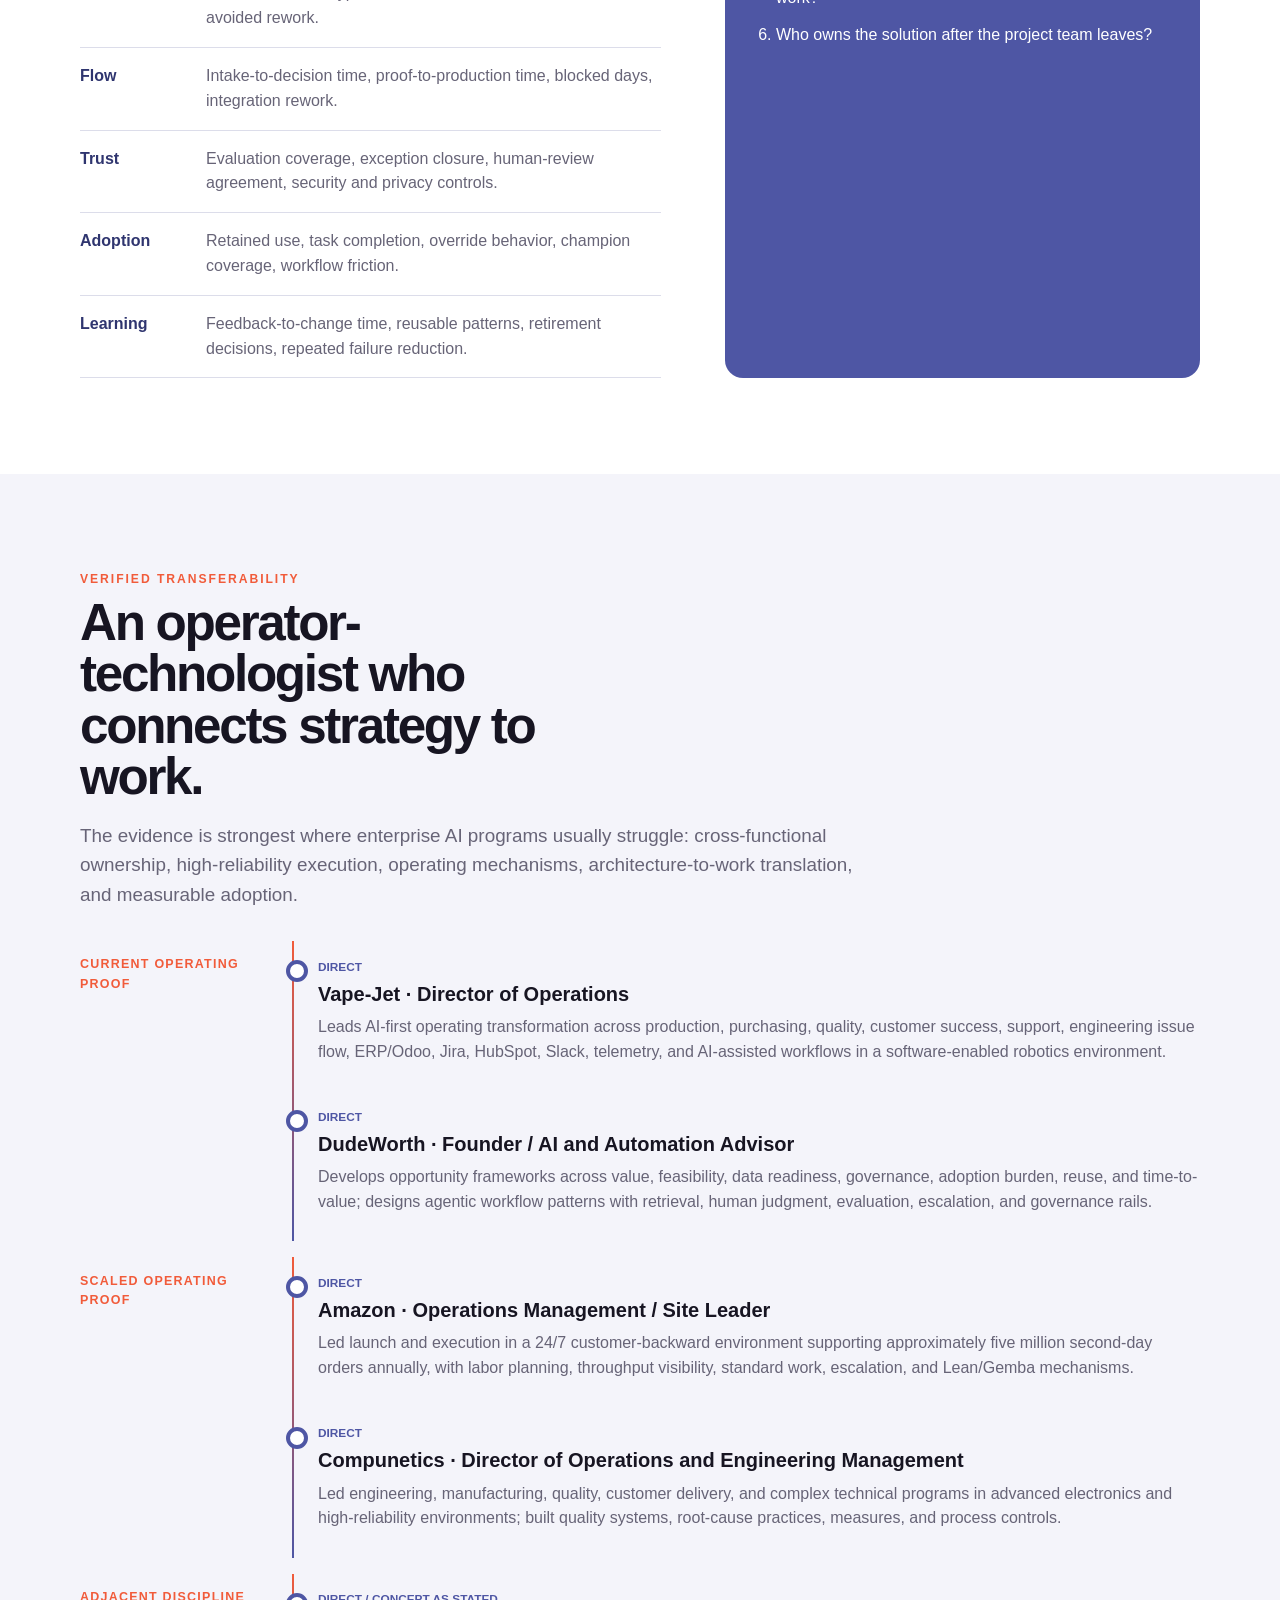
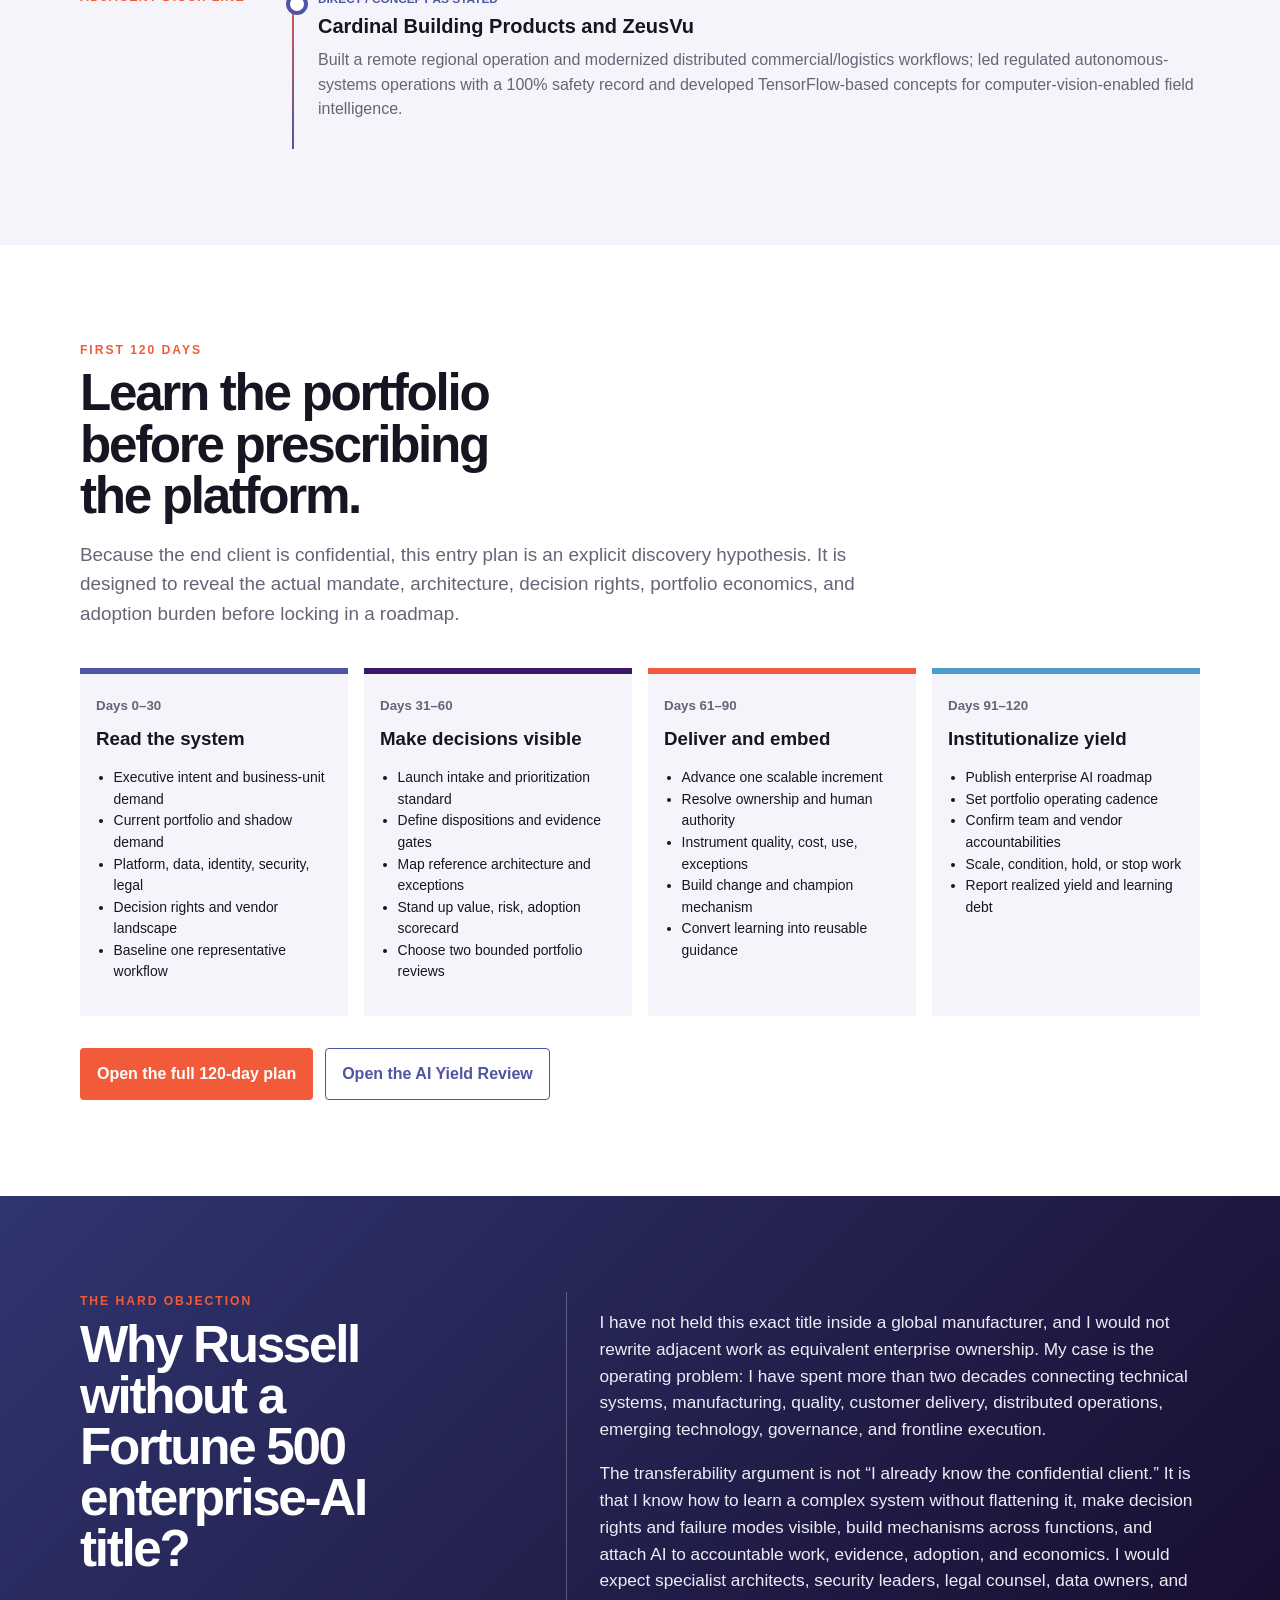
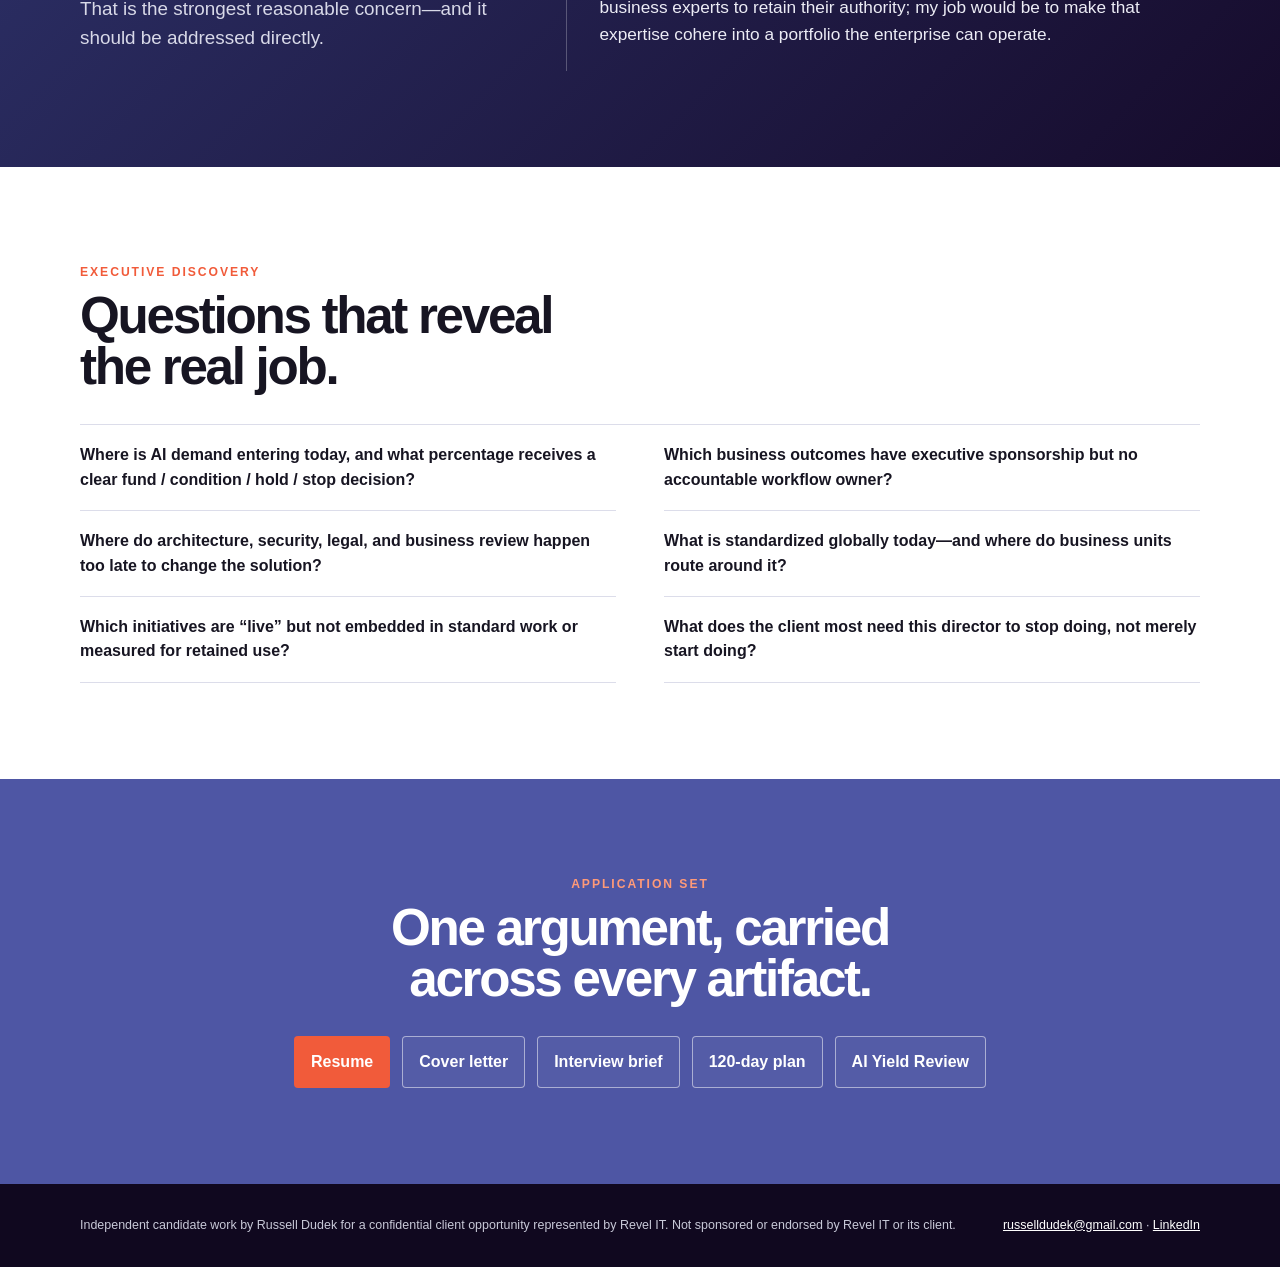
==== commit c0ff12f4: "Clarify illustrative yield index and baseline" ====
--- a/index.html
+++ b/index.html
@@ -1,6 +1,6 @@
 <!doctype html><html lang="en"><head><meta charset="utf-8"><meta name="viewport" content="width=device-width,initial-scale=1"><title>Director of AI Solutions & Delivery | Russell Dudek</title><meta name="description" content="Independent candidate vision for Revel IT's confidential Director of AI Solutions & Delivery opportunity."><link rel="stylesheet" href="styles.css"></head><body><a class="skip" href="#main">Skip to content</a><header class="site-nav"><div class="nav-inner"><a class="candidate-mark" href="./"><img src="assets/brand/revel-logo-white-transparent.png" alt="Revel IT"><span>Candidate vision by Russell Dudek</span></a><nav class="nav-links" aria-label="Primary"><a href="#mandate">Mandate</a><a href="#system">AI Yield</a><a href="#evidence">Evidence</a><a href="#entry">120 Days</a><a href="resume.html">Resume</a><a href="cover-letter.html">Cover Letter</a><a href="interview-brief.html">Brief</a></nav></div></header><main id="main">
 <section class="hero"><div class="hero-bg"></div><div class="hero-grid"><div><div class="employer-lockup"><img src="assets/brand/revel-logo-white-transparent.png" alt="Revel IT"><span>Candidate vision for Director of AI Solutions & Delivery<br>by Russell Dudek</span></div><h1>Higher AI yield.</h1><p class="dek">The enterprise does not need more AI activity. It needs a governed portfolio that retains value through architecture, delivery, adoption, and measurable outcomes.</p><div class="hero-actions"><a class="btn btn-primary" href="#system">Explore the yield system</a><a class="btn btn-secondary" href="resume.html">View role-aligned resume</a></div></div>
-<div class="yield-console" aria-labelledby="yield-title"><div class="console-top"><div><h2 id="yield-title">Enterprise AI Yield System</h2><p>Illustrative portfolio scenarios for discovery—not claims about the confidential client.</p></div><div class="yield-number"><strong id="yield-number">78%</strong><span>realized yield</span></div></div><div class="yield-visual"><svg class="yield-svg" viewBox="0 0 760 250" role="img" aria-labelledby="yield-svg-title yield-svg-desc"><title id="yield-svg-title">AI portfolio yield from demand to realized value</title><desc id="yield-svg-desc">A material band narrows across five stages as value is lost. Scenario controls change the losses and recommended action.</desc><defs><linearGradient id="yieldFill" x1="0" x2="1"><stop offset="0" stop-color="#a9add9"/><stop offset=".55" stop-color="#4d9dcc"/><stop offset="1" stop-color="#f15b3a"/></linearGradient><filter id="soft"><feGaussianBlur stdDeviation="9"/></filter></defs><polygon id="yield-glow" points="20,25 170,35 320,45 470,55 620,65 740,72 740,178 620,185 470,195 320,205 170,215 20,225" fill="#4d9dcc" opacity=".18" filter="url(#soft)"/><polygon id="yield-band" points="20,25 170,35 320,45 470,55 620,65 740,72 740,178 620,185 470,195 320,205 170,215 20,225" fill="url(#yieldFill)" opacity=".88"/><g id="yield-lines" stroke="rgba(255,255,255,.35)"><line x1="170" y1="20" x2="170" y2="230"/><line x1="320" y1="20" x2="320" y2="230"/><line x1="470" y1="20" x2="470" y2="230"/><line x1="620" y1="20" x2="620" y2="230"/></g></svg><div class="scan" aria-hidden="true"></div><div class="stage-labels"><span><b>Qualify</b><i id="s0">100%</i></span><span><b>Govern</b><i id="s1">94%</i></span><span><b>Deliver</b><i id="s2">88%</i></span><span><b>Embed</b><i id="s3">82%</i></span><span><b>Realize</b><i id="s4">78%</i></span></div></div><div class="scenario-tabs" role="tablist" aria-label="Portfolio scenarios"><button role="tab" id="tab-balanced" aria-controls="scenario-panel" aria-selected="true" data-scenario="balanced">Balanced portfolio</button><button role="tab" id="tab-architecture" aria-controls="scenario-panel" aria-selected="false" data-scenario="architecture">Architecture debt</button><button role="tab" id="tab-ownership" aria-controls="scenario-panel" aria-selected="false" data-scenario="ownership">Unowned workflow</button><button role="tab" id="tab-adoption" aria-controls="scenario-panel" aria-selected="false" data-scenario="adoption">Adoption stall</button></div><div class="scenario-readout" id="scenario-panel" role="tabpanel" aria-labelledby="tab-balanced"><div class="readout-block"><span>Diagnosis</span><strong id="diagnosis">Loss is bounded; ownership and evidence remain visible.</strong></div><div class="readout-block"><span>Portfolio action</span><strong id="portfolio-action">Fund the next increment and preserve the learning record.</strong></div></div></div></div></section>
+<div class="yield-console" aria-labelledby="yield-title"><div class="console-top"><div><h2 id="yield-title">Enterprise AI Yield System</h2><p>Illustrative retained-value index. The baseline starts at 100 value units; stage values are scenario assumptions for discovery—not client data, ROI, or measured performance.</p></div><div class="yield-number"><strong id="yield-number">78</strong><span>illustrative units retained</span></div></div><div class="yield-visual"><svg class="yield-svg" viewBox="0 0 760 250" role="img" aria-labelledby="yield-svg-title yield-svg-desc"><title id="yield-svg-title">AI portfolio yield from demand to realized value</title><desc id="yield-svg-desc">A material band begins at 100 illustrative value units and narrows across five stages. Scenario controls change the assumed retention pattern, diagnosis, and recommended action.</desc><defs><linearGradient id="yieldFill" x1="0" x2="1"><stop offset="0" stop-color="#a9add9"/><stop offset=".55" stop-color="#4d9dcc"/><stop offset="1" stop-color="#f15b3a"/></linearGradient><filter id="soft"><feGaussianBlur stdDeviation="9"/></filter></defs><polygon id="yield-glow" points="20,25 170,35 320,45 470,55 620,65 740,72 740,178 620,185 470,195 320,205 170,215 20,225" fill="#4d9dcc" opacity=".18" filter="url(#soft)"/><polygon id="yield-band" points="20,25 170,35 320,45 470,55 620,65 740,72 740,178 620,185 470,195 320,205 170,215 20,225" fill="url(#yieldFill)" opacity=".88"/><g id="yield-lines" stroke="rgba(255,255,255,.35)"><line x1="170" y1="20" x2="170" y2="230"/><line x1="320" y1="20" x2="320" y2="230"/><line x1="470" y1="20" x2="470" y2="230"/><line x1="620" y1="20" x2="620" y2="230"/></g></svg><div class="scan" aria-hidden="true"></div><div class="stage-labels"><span><b>Qualify</b><i id="s0">100</i></span><span><b>Govern</b><i id="s1">94</i></span><span><b>Deliver</b><i id="s2">88</i></span><span><b>Embed</b><i id="s3">82</i></span><span><b>Realize</b><i id="s4">78</i></span></div></div><div class="scenario-tabs" role="tablist" aria-label="Portfolio scenarios"><button role="tab" id="tab-balanced" aria-controls="scenario-panel" aria-selected="true" data-scenario="balanced">Baseline: balanced portfolio</button><button role="tab" id="tab-architecture" aria-controls="scenario-panel" aria-selected="false" data-scenario="architecture">Architecture debt</button><button role="tab" id="tab-ownership" aria-controls="scenario-panel" aria-selected="false" data-scenario="ownership">Unowned workflow</button><button role="tab" id="tab-adoption" aria-controls="scenario-panel" aria-selected="false" data-scenario="adoption">Adoption stall</button></div><button class="scenario-reset" id="reset-baseline" type="button" style="display:inline-flex;margin:-.15rem 0 .65rem;color:var(--revel-lilac);background:transparent;border:0;border-bottom:1px solid currentColor;padding:.15rem 0;font-size:.72rem;font-weight:800;cursor:pointer">Reset to baseline</button><div class="scenario-readout" id="scenario-panel" role="tabpanel" aria-labelledby="tab-balanced"><div class="readout-block"><span>Diagnosis</span><strong id="diagnosis">Loss is bounded; ownership and evidence remain visible.</strong></div><div class="readout-block"><span>Portfolio action</span><strong id="portfolio-action">Fund the next increment and preserve the learning record.</strong></div></div></div></div></section>
 <section class="section mandate" id="mandate"><div class="section-inner mandate-layout"><div><div class="section-kicker">The real mandate</div><h2>Turn scattered demand into an enterprise capability.</h2><p class="mandate-statement">Build the operating system that decides what AI work deserves investment, what architecture it requires, how it will be governed, who owns the workflow, and what evidence earns scale.</p></div><div><p class="lead">This role is not simply accountable for a roadmap or a collection of pilots. It must connect executive priorities, business-unit opportunities, architecture standards, security and legal review, delivery teams, vendor choices, change burden, and measurable value.</p><div class="tension-list"><div class="tension"><div class="num">01</div><h3>Speed vs trust</h3><p>Move quickly without externalizing security, privacy, quality, or responsible-AI risk.</p></div><div class="tension"><div class="num">02</div><h3>Enterprise leverage vs local context</h3><p>Standardize platforms and patterns without flattening the workflow knowledge that makes solutions useful.</p></div><div class="tension"><div class="num">03</div><h3>Executive ambition vs frontline adoption</h3><p>A funded platform is not an adopted operating capability.</p></div><div class="tension"><div class="num">04</div><h3>Build vs buy</h3><p>Use vendors and SaaS where they create leverage while protecting integration, data, economics, and durable ownership.</p></div><div class="tension"><div class="num">05</div><h3>Portfolio breadth vs delivery capacity</h3><p>Make stopping and sequencing decisions before scarcity becomes invisible delay.</p></div></div></div></div></section>
 <section class="section yield-system" id="system"><div class="section-inner"><div class="section-kicker">The operating model</div><h2>Manage the losses, not just the launches.</h2><p class="lead">AI yield is the share of an initiative's original business-value hypothesis that survives qualification, governance, delivery, workflow adoption, and value realization. Each stage should produce a decision-quality record—not merely a status update.</p><div class="system-grid"><article class="system-step"><span class="step-no">01</span><h3>Qualify</h3><p>Make the work and economics explicit.</p><ul><li>Decision or workflow</li><li>Outcome owner and baseline</li><li>AI leverage hypothesis</li><li>Readiness and change burden</li></ul></article><article class="system-step"><span class="step-no">02</span><h3>Govern</h3><p>Bind authority before architecture becomes destiny.</p><ul><li>Human decision rights</li><li>Security, privacy, legal</li><li>Data and identity boundaries</li><li>Risk and evidence standard</li></ul></article><article class="system-step"><span class="step-no">03</span><h3>Deliver</h3><p>Build the smallest scalable increment.</p><ul><li>Reference pattern</li><li>Build-vs-buy rationale</li><li>Evaluation and acceptance</li><li>Cost, telemetry, support</li></ul></article><article class="system-step"><span class="step-no">04</span><h3>Embed</h3><p>Redesign the work, not only the interface.</p><ul><li>Roles and standard work</li><li>Training and champions</li><li>Exception and escalation</li><li>Retained use and friction</li></ul></article><article class="system-step"><span class="step-no">05</span><h3>Realize</h3><p>Prove, compound, revise, or stop.</p><ul><li>Business outcome</li><li>Productivity and quality</li><li>Risk and trust</li><li>Reuse and learning velocity</li></ul></article></div><div class="system-rule"><strong>Portfolio rule: an initiative advances only when the next decision is explicit.</strong><span>Fund, condition, narrow, hold, stop, standardize, or scale. “Continue the pilot” is not a decision architecture.</span></div></div></section>
 <section class="section" id="scorecard"><div class="section-inner scorecard"><div><div class="section-kicker">Executive scorecard</div><h2>Measure value and operating behavior together.</h2><p class="lead">ROI alone arrives too late. Activity alone proves too little. The portfolio needs leading indicators that reveal whether value can survive.</p><div class="score-rows"><div class="score-row"><b>Value</b><span>Baseline, benefit hypothesis, realized outcome, unit economics, avoided rework.</span></div><div class="score-row"><b>Flow</b><span>Intake-to-decision time, proof-to-production time, blocked days, integration rework.</span></div><div class="score-row"><b>Trust</b><span>Evaluation coverage, exception closure, human-review agreement, security and privacy controls.</span></div><div class="score-row"><b>Adoption</b><span>Retained use, task completion, override behavior, champion coverage, workflow friction.</span></div><div class="score-row"><b>Learning</b><span>Feedback-to-change time, reusable patterns, retirement decisions, repeated failure reduction.</span></div></div></div><aside class="decision-panel"><h3>Decisions this director should make easier</h3><ol><li>Which opportunities enter the funded portfolio?</li><li>What must remain local and what should become a shared pattern?</li><li>Where does human authority remain explicit?</li><li>Which risk or architecture gap conditions release?</li><li>What evidence earns scale—and what evidence stops work?</li><li>Who owns the solution after the project team leaves?</li></ol></aside></div></section>
